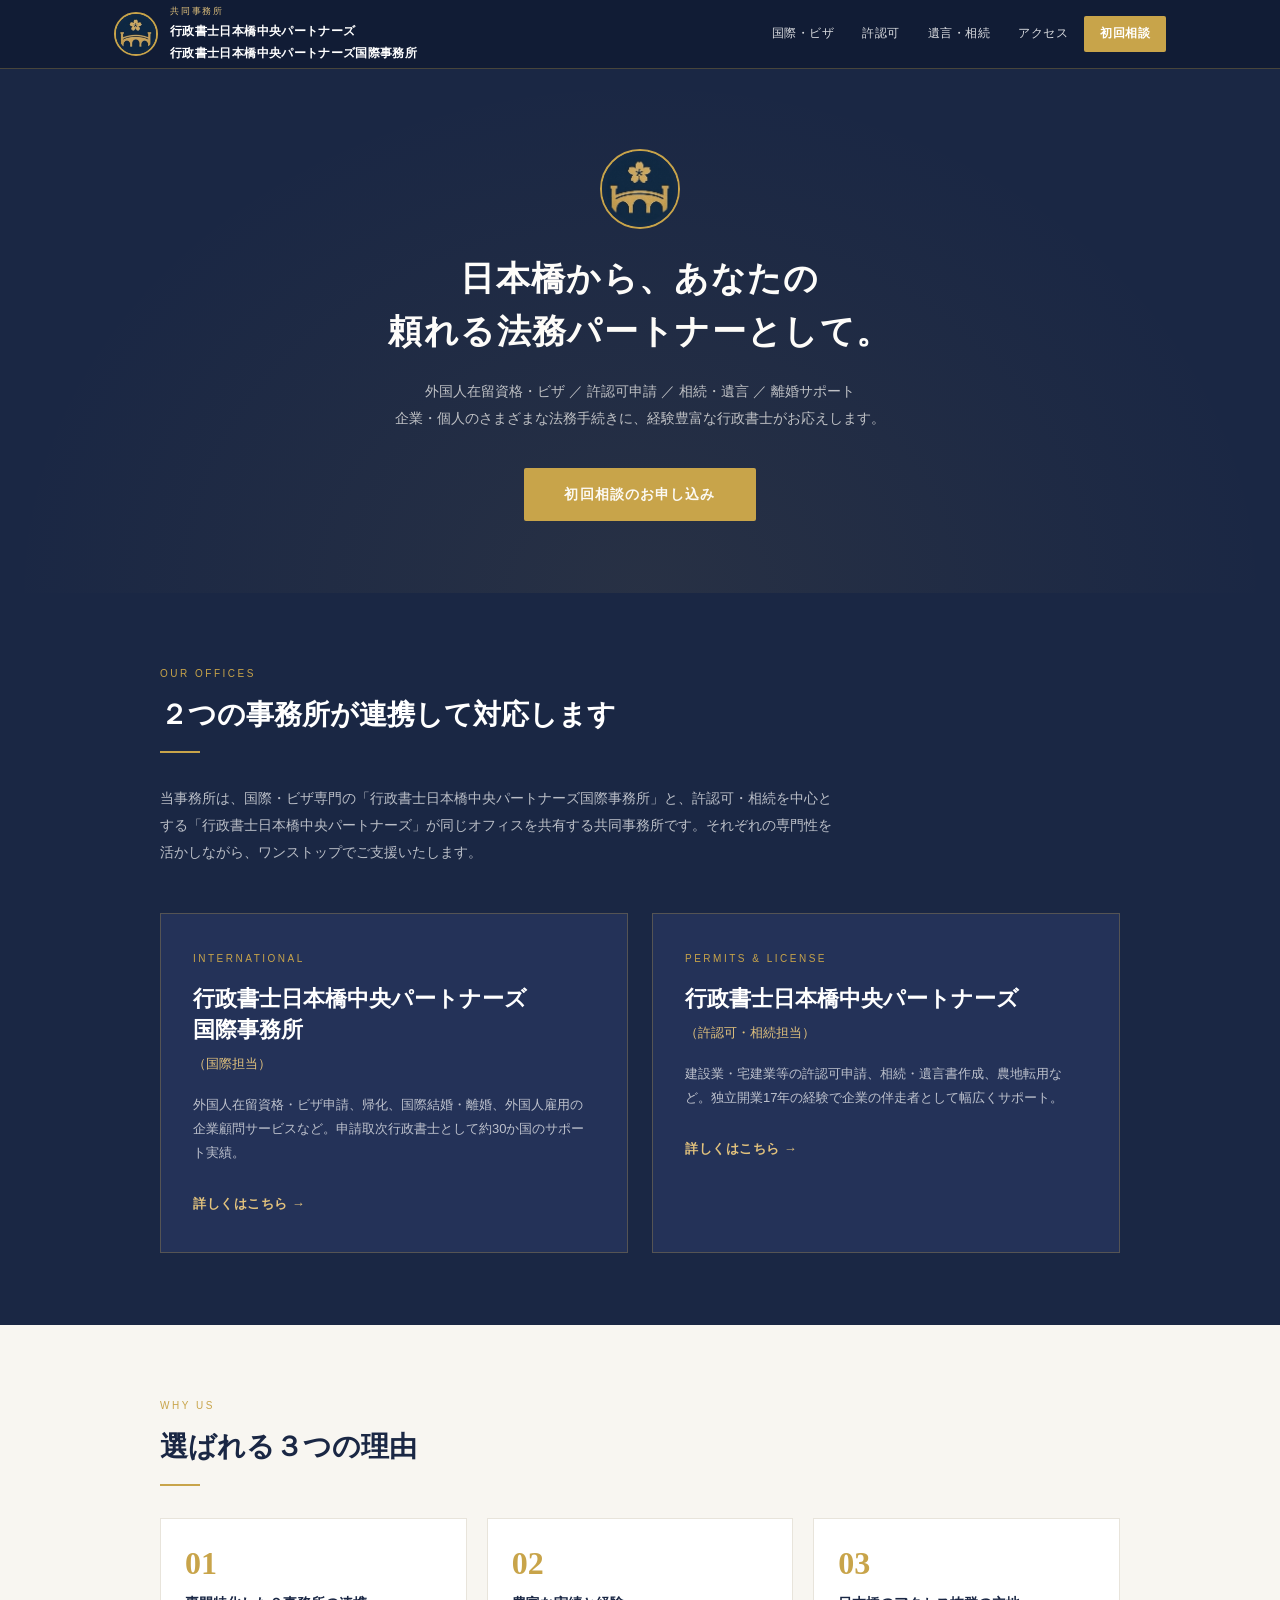
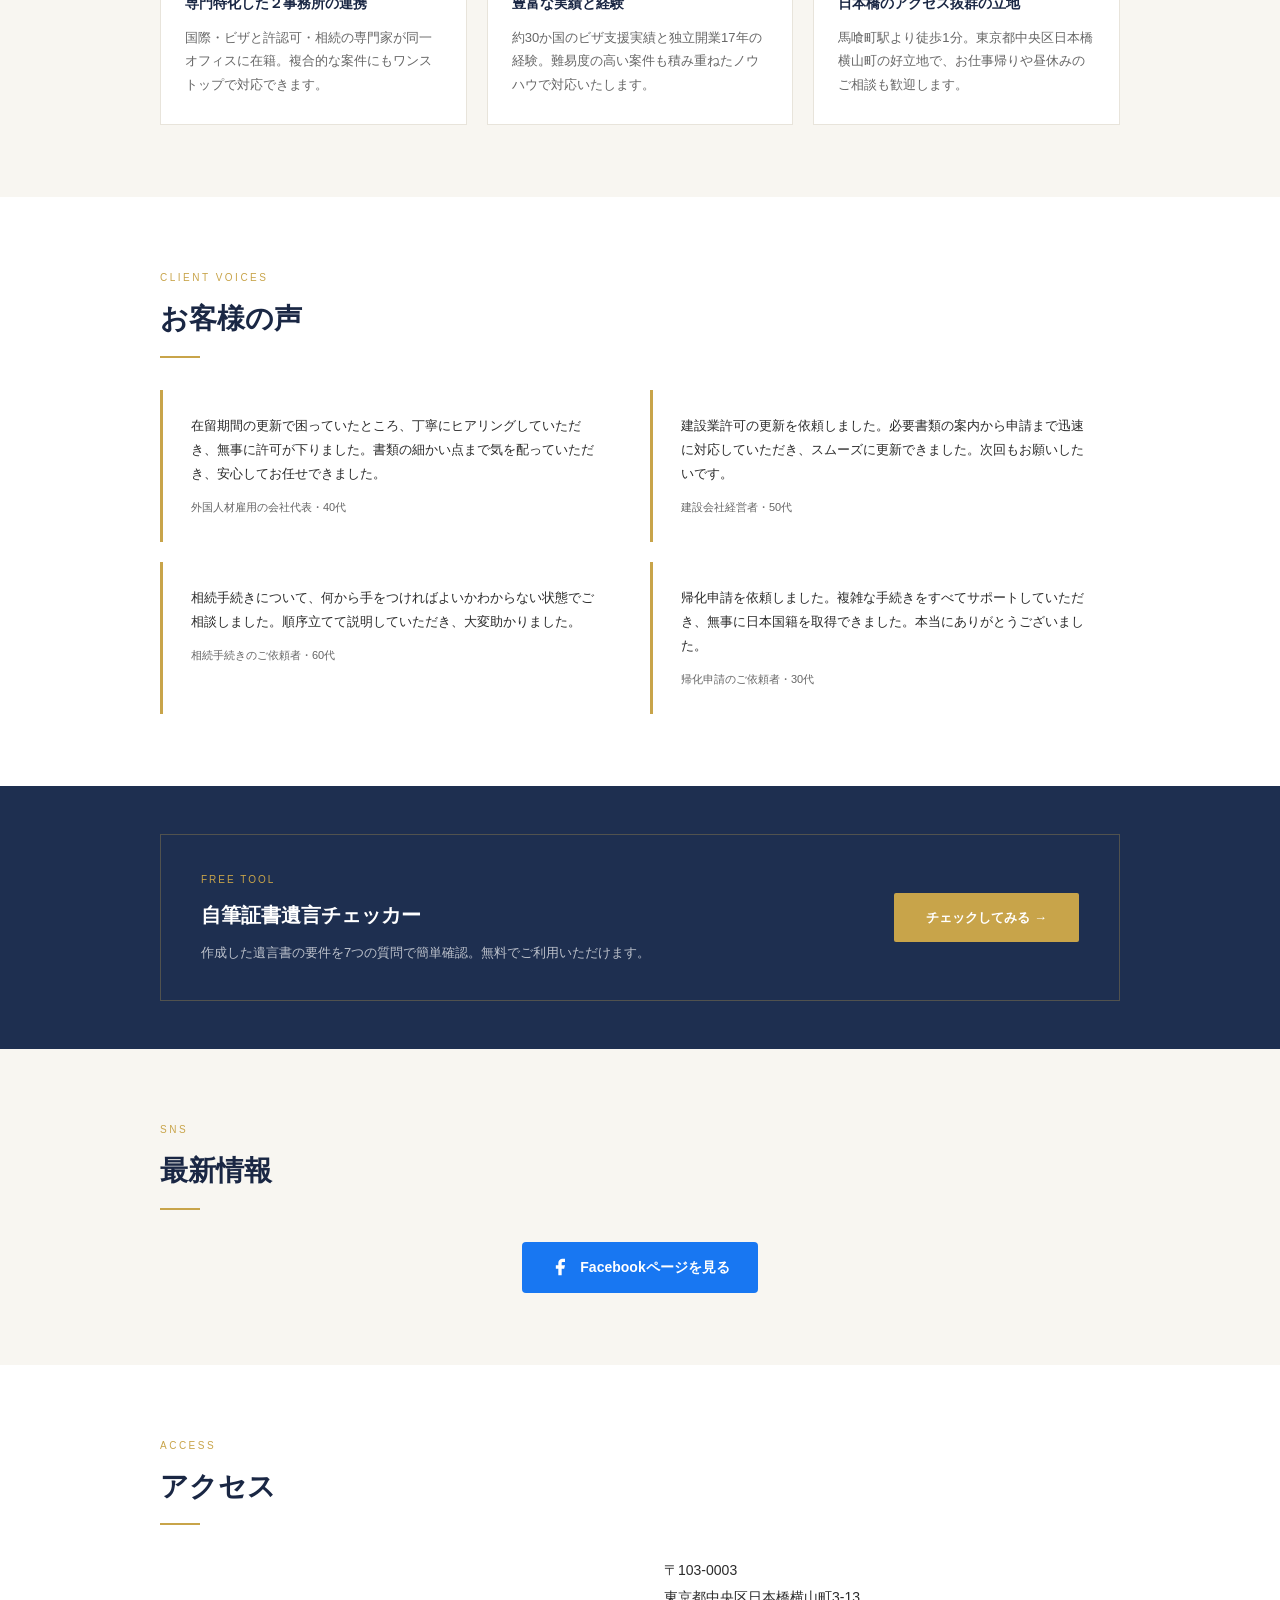
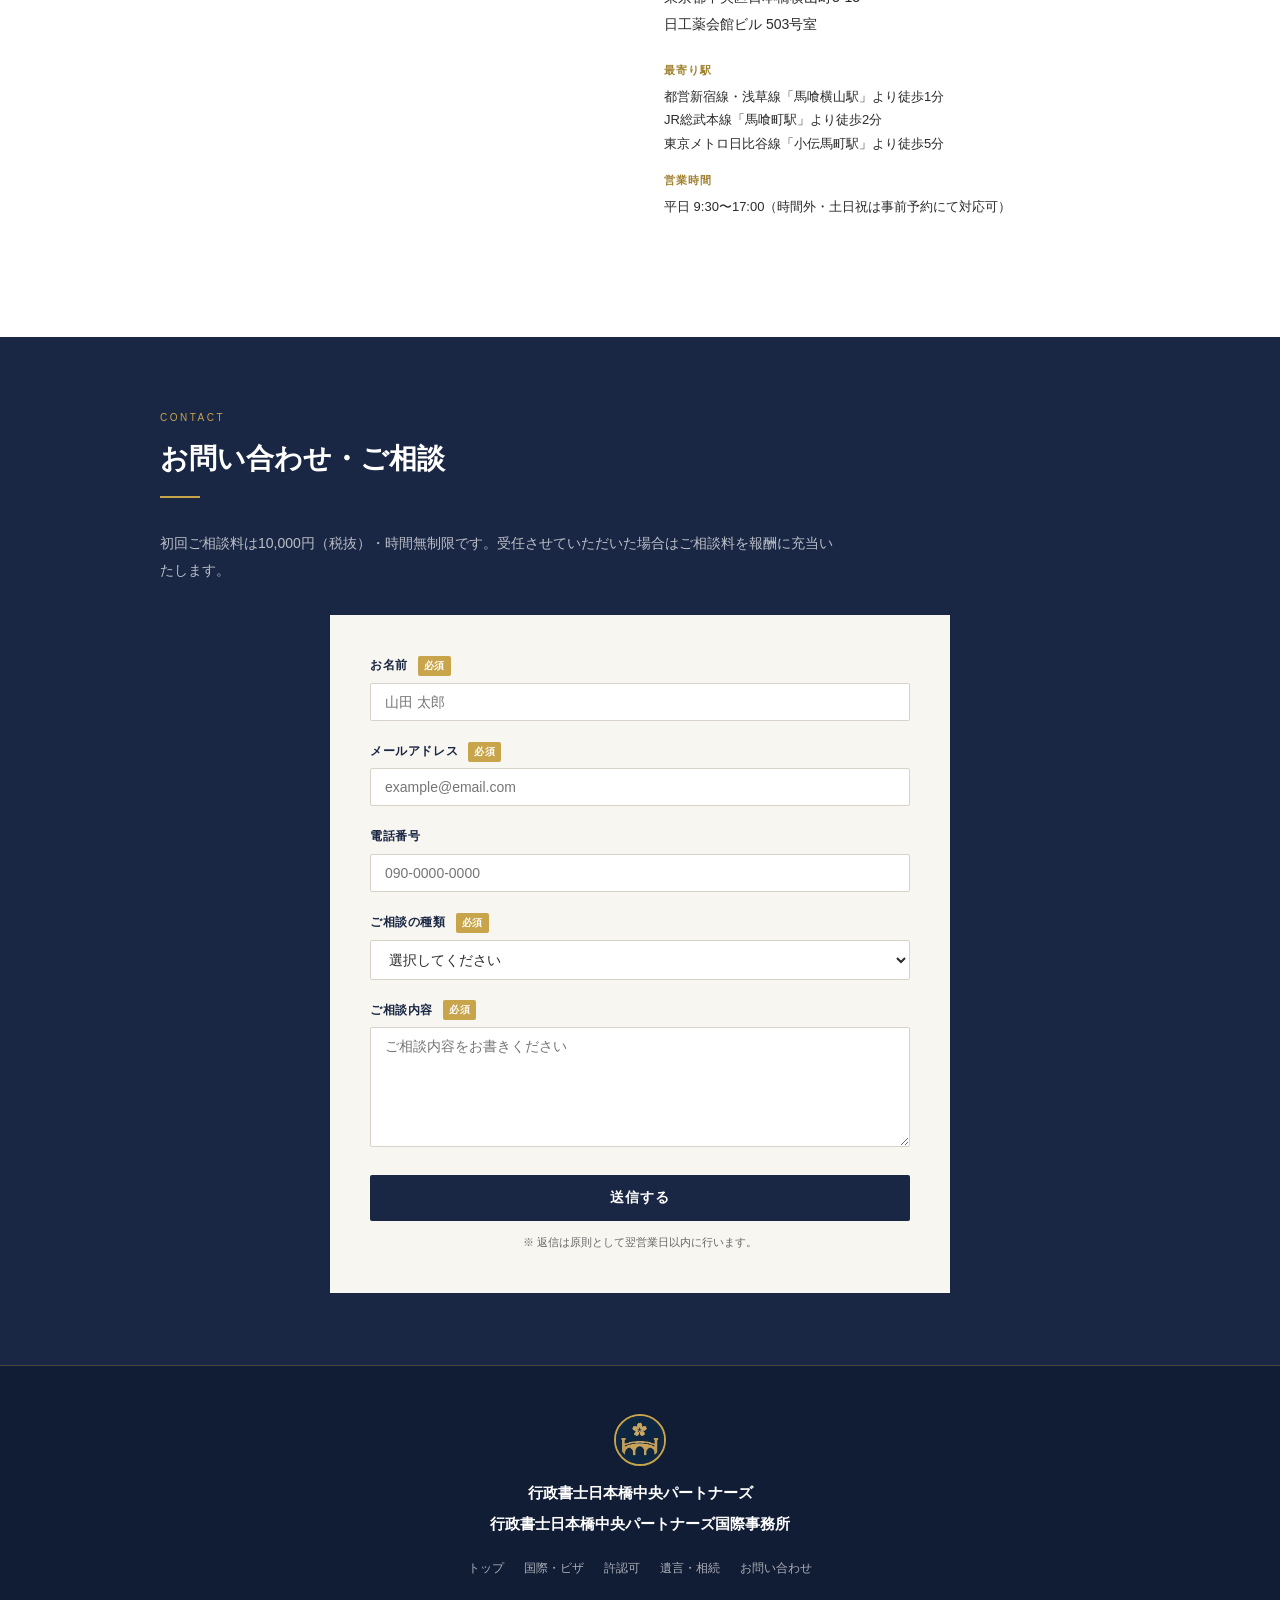
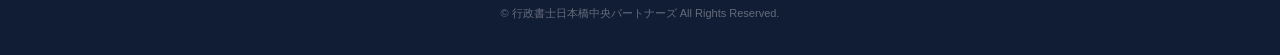
==== index.html @ 9a984fc0 "Add files via upload" ====
<!DOCTYPE html>
<html lang="ja">
<head>
<meta charset="UTF-8">
<meta name="viewport" content="width=device-width, initial-scale=1.0">
<title>行政書士日本橋中央パートナーズ｜日本橋・馬喰町の法務パートナー</title>
<meta name="description" content="行政書士日本橋中央パートナーズは、外国人在留資格・ビザ、許認可申請、相続・遺言など、企業・個人のさまざまな法務をサポートする行政書士共同事務所です。東京都中央区日本橋。">
<link rel="icon" href="images/logo.jpg" type="image/jpeg">
<link rel="stylesheet" href="style.css">
</head>
<body>

<!-- HEADER -->
<header class="site-header">
  <div class="header-inner">
    <a href="index.html" class="header-brand">
      <img src="images/logo.jpg" alt="ロゴ" class="header-logo">
      <div class="header-text">
        <span class="label">共同事務所</span>
        <span class="line1">行政書士日本橋中央パートナーズ</span>
        <span class="line2">行政書士日本橋中央パートナーズ国際事務所</span>
      </div>
    </a>
    <nav class="site-nav">
      <a href="international.html">国際・ビザ</a>
      <a href="permits.html">許認可</a>
      <a href="inheritance.html">遺言・相続</a>
      <a href="#access">アクセス</a>
      <a href="#contact" class="nav-cta">初回相談</a>
    </nav>
    <button class="nav-toggle" id="navToggle" aria-label="メニュー">
      <span></span><span></span><span></span>
    </button>
  </div>
  <nav class="mobile-nav" id="mobileNav">
    <a href="international.html">国際・ビザ</a>
    <a href="permits.html">許認可</a>
    <a href="inheritance.html">遺言・相続</a>
    <a href="#access">アクセス</a>
    <a href="#contact">初回相談</a>
  </nav>
</header>

<!-- HERO -->
<section class="hero">
  <img src="images/logo.jpg" alt="行政書士日本橋中央パートナーズ" class="hero-logo">
  <h1 class="hero-catch">日本橋から、あなたの<br>頼れる法務パートナーとして。</h1>
  <p class="hero-sub">外国人在留資格・ビザ ／ 許認可申請 ／ 相続・遺言 ／ 離婚サポート<br>企業・個人のさまざまな法務手続きに、経験豊富な行政書士がお応えします。</p>
  <a href="#contact" class="btn-primary">初回相談のお申し込み</a>
</section>

<!-- 2 OFFICES -->
<section class="section bg-navy">
  <div class="section-inner">
    <p class="section-label">Our Offices</p>
    <h2 class="section-title">２つの事務所が連携して対応します</h2>
    <div class="gold-rule"></div>
    <p class="section-lead">当事務所は、国際・ビザ専門の「行政書士日本橋中央パートナーズ国際事務所」と、許認可・相続を中心とする「行政書士日本橋中央パートナーズ」が同じオフィスを共有する共同事務所です。それぞれの専門性を活かしながら、ワンストップでご支援いたします。</p>
    <div class="offices-grid">
      <a href="international.html" class="office-card">
        <p class="office-label">INTERNATIONAL</p>
        <p class="office-name">行政書士日本橋中央パートナーズ<br>国際事務所</p>
        <p class="office-charge">（国際担当）</p>
        <p class="office-desc">外国人在留資格・ビザ申請、帰化、国際結婚・離婚、外国人雇用の企業顧問サービスなど。申請取次行政書士として約30か国のサポート実績。</p>
        <span class="office-link">詳しくはこちら →</span>
      </a>
      <a href="permits.html" class="office-card">
        <p class="office-label">PERMITS &amp; LICENSE</p>
        <p class="office-name">行政書士日本橋中央パートナーズ</p>
        <p class="office-charge">（許認可・相続担当）</p>
        <p class="office-desc">建設業・宅建業等の許認可申請、相続・遺言書作成、農地転用など。独立開業17年の経験で企業の伴走者として幅広くサポート。</p>
        <span class="office-link">詳しくはこちら →</span>
      </a>
    </div>
  </div>
</section>

<!-- FEATURES -->
<section class="section bg-cream">
  <div class="section-inner">
    <p class="section-label">Why Us</p>
    <h2 class="section-title">選ばれる３つの理由</h2>
    <div class="gold-rule"></div>
    <div class="features-grid">
      <div class="feature-item">
        <p class="feature-num">01</p>
        <p class="feature-title">専門特化した２事務所の連携</p>
        <p class="feature-desc">国際・ビザと許認可・相続の専門家が同一オフィスに在籍。複合的な案件にもワンストップで対応できます。</p>
      </div>
      <div class="feature-item">
        <p class="feature-num">02</p>
        <p class="feature-title">豊富な実績と経験</p>
        <p class="feature-desc">約30か国のビザ支援実績と独立開業17年の経験。難易度の高い案件も積み重ねたノウハウで対応いたします。</p>
      </div>
      <div class="feature-item">
        <p class="feature-num">03</p>
        <p class="feature-title">日本橋のアクセス抜群の立地</p>
        <p class="feature-desc">馬喰町駅より徒歩1分。東京都中央区日本橋横山町の好立地で、お仕事帰りや昼休みのご相談も歓迎します。</p>
      </div>
    </div>
  </div>
</section>

<!-- VOICES -->
<section class="section">
  <div class="section-inner">
    <p class="section-label">Client Voices</p>
    <h2 class="section-title">お客様の声</h2>
    <div class="gold-rule"></div>
    <div class="voices-grid">
      <div class="voice-item">
        <p class="voice-quote">在留期間の更新で困っていたところ、丁寧にヒアリングしていただき、無事に許可が下りました。書類の細かい点まで気を配っていただき、安心してお任せできました。</p>
        <p class="voice-meta">外国人材雇用の会社代表・40代</p>
      </div>
      <div class="voice-item">
        <p class="voice-quote">建設業許可の更新を依頼しました。必要書類の案内から申請まで迅速に対応していただき、スムーズに更新できました。次回もお願いしたいです。</p>
        <p class="voice-meta">建設会社経営者・50代</p>
      </div>
      <div class="voice-item">
        <p class="voice-quote">相続手続きについて、何から手をつければよいかわからない状態でご相談しました。順序立てて説明していただき、大変助かりました。</p>
        <p class="voice-meta">相続手続きのご依頼者・60代</p>
      </div>
      <div class="voice-item">
        <p class="voice-quote">帰化申請を依頼しました。複雑な手続きをすべてサポートしていただき、無事に日本国籍を取得できました。本当にありがとうございました。</p>
        <p class="voice-meta">帰化申請のご依頼者・30代</p>
      </div>
    </div>
  </div>
</section>

<!-- CHECKER BANNER -->
<section class="section bg-navy-mid" style="padding:48px 24px;">
  <div class="section-inner">
    <div class="checker-banner">
      <div>
        <p class="checker-banner-label">FREE TOOL</p>
        <p class="checker-banner-title">自筆証書遺言チェッカー</p>
        <p class="checker-banner-desc">作成した遺言書の要件を7つの質問で簡単確認。無料でご利用いただけます。</p>
      </div>
      <a href="checker.html" class="btn-checker">チェックしてみる →</a>
    </div>
  </div>
</section>

<!-- FACEBOOK -->
<section class="section bg-cream">
  <div class="section-inner">
    <p class="section-label">SNS</p>
    <h2 class="section-title">最新情報</h2>
    <div class="gold-rule"></div>
    <div class="fb-box">
      <a href="https://www.facebook.com/profile.php?id=61590228814437" target="_blank" rel="noopener" class="fb-btn">
        <svg xmlns="http://www.w3.org/2000/svg" width="20" height="20" viewBox="0 0 24 24" fill="white"><path d="M18 2h-3a5 5 0 0 0-5 5v3H7v4h3v8h4v-8h3l1-4h-4V7a1 1 0 0 1 1-1h3z"/></svg>
        Facebookページを見る
      </a>
    </div>
  </div>
</section>

<!-- ACCESS -->
<section class="section" id="access">
  <div class="section-inner">
    <p class="section-label">Access</p>
    <h2 class="section-title">アクセス</h2>
    <div class="gold-rule"></div>
    <div class="access-grid">
      <div class="access-map">
        <iframe
          src="https://www.google.com/maps/embed?pb=!1m18!1m12!1m3!1d3240.328856505459!2d139.78337!3d35.69339!2m3!1f0!2f0!3f0!3m2!1i1024!2i768!4f13.1!3m3!1m2!1s0x0%3A0x0!2zMzXCsDQxJzM2LjIiTiAxMznCsDQ3JzAwLjEiRQ!5e0!3m2!1sja!2sjp!4v1"
          width="100%" height="300" style="border:0;" allowfullscreen="" loading="lazy">
        </iframe>
      </div>
      <div class="access-info">
        <p class="access-address">〒103-0003<br>東京都中央区日本橋横山町3-13<br>日工薬会館ビル 503号室</p>
        <dl class="access-dl">
          <dt>最寄り駅</dt>
          <dd>都営新宿線・浅草線「馬喰横山駅」より徒歩1分<br>JR総武本線「馬喰町駅」より徒歩2分<br>東京メトロ日比谷線「小伝馬町駅」より徒歩5分</dd>
          <dt>営業時間</dt>
          <dd>平日 9:30〜17:00（時間外・土日祝は事前予約にて対応可）</dd>
        </dl>
      </div>
    </div>
  </div>
</section>

<!-- CONTACT -->
<section class="section bg-navy" id="contact">
  <div class="section-inner">
    <p class="section-label">Contact</p>
    <h2 class="section-title">お問い合わせ・ご相談</h2>
    <div class="gold-rule"></div>
    <p class="section-lead" style="margin-bottom:32px;">初回ご相談料は10,000円（税抜）・時間無制限です。受任させていただいた場合はご相談料を報酬に充当いたします。</p>
    <div class="contact-form">
      <form action="https://formspree.io/f/YOUR_FORM_ID" method="POST">
        <div class="form-row">
          <label>お名前 <span class="req">必須</span></label>
          <input type="text" name="name" required placeholder="山田 太郎">
        </div>
        <div class="form-row">
          <label>メールアドレス <span class="req">必須</span></label>
          <input type="email" name="email" required placeholder="example@email.com">
        </div>
        <div class="form-row">
          <label>電話番号</label>
          <input type="tel" name="tel" placeholder="090-0000-0000">
        </div>
        <div class="form-row">
          <label>ご相談の種類 <span class="req">必須</span></label>
          <select name="category" required>
            <option value="">選択してください</option>
            <option>在留資格・ビザ</option>
            <option>帰化申請</option>
            <option>国際結婚・離婚</option>
            <option>外国人雇用顧問</option>
            <option>建設業・宅建業許可</option>
            <option>その他の許認可</option>
            <option>相続・遺言</option>
            <option>離婚サポート</option>
            <option>その他</option>
          </select>
        </div>
        <div class="form-row">
          <label>ご相談内容 <span class="req">必須</span></label>
          <textarea name="message" required placeholder="ご相談内容をお書きください"></textarea>
        </div>
        <button type="submit" class="form-submit">送信する</button>
        <p class="form-note">※ 返信は原則として翌営業日以内に行います。</p>
      </form>
    </div>
  </div>
</section>

<!-- FOOTER -->
<footer class="site-footer">
  <img src="images/logo.jpg" alt="ロゴ" class="footer-logo">
  <p class="footer-name">行政書士日本橋中央パートナーズ</p>
  <p class="footer-name-sub">行政書士日本橋中央パートナーズ国際事務所</p>
  <nav class="footer-nav">
    <a href="index.html">トップ</a>
    <a href="international.html">国際・ビザ</a>
    <a href="permits.html">許認可</a>
    <a href="inheritance.html">遺言・相続</a>
    <a href="#contact">お問い合わせ</a>
  </nav>
  <p class="footer-copy">&copy; 行政書士日本橋中央パートナーズ All Rights Reserved.</p>
</footer>

<script>
  const toggle = document.getElementById('navToggle');
  const mobileNav = document.getElementById('mobileNav');
  toggle.addEventListener('click', () => { mobileNav.classList.toggle('open'); });
</script>
</body>
</html>
---- style.css ----
/* ===========================
   行政書士日本橋中央パートナーズ
   共通スタイル
=========================== */

:root {
  --navy:       #1a2744;
  --navy-dark:  #111c35;
  --navy-light: #243258;
  --navy-mid:   #1e2f50;
  --gold:       #c8a44a;
  --gold-light: #e2c27d;
  --gold-dark:  #a0802e;
  --white:      #ffffff;
  --cream:      #f8f6f1;
  --text:       #2a2a2a;
  --text-light: #666666;
  --border:     rgba(200,164,74,0.3);
  --serif: "游明朝", "YuMincho", "Noto Serif JP", "Times New Roman", serif;
  --sans:  "游ゴシック", "YuGothic", "Noto Sans JP", "Helvetica Neue", sans-serif;
}

*, *::before, *::after { box-sizing: border-box; margin: 0; padding: 0; }

html { scroll-behavior: smooth; }

body {
  font-family: var(--sans);
  color: var(--text);
  background: var(--white);
  font-size: 15px;
  line-height: 1.8;
  -webkit-font-smoothing: antialiased;
}

img { max-width: 100%; display: block; }
a { color: inherit; text-decoration: none; }

/* ===== HEADER ===== */
.site-header {
  background: var(--navy-dark);
  border-bottom: 1px solid var(--border);
  position: sticky;
  top: 0;
  z-index: 100;
}
.header-inner {
  max-width: 1100px;
  margin: 0 auto;
  padding: 0 24px;
  height: 68px;
  display: flex;
  align-items: center;
  justify-content: space-between;
  gap: 20px;
}
.header-brand {
  display: flex;
  align-items: center;
  gap: 12px;
  text-decoration: none;
  flex-shrink: 0;
}
.header-logo {
  width: 44px;
  height: 44px;
  border-radius: 50%;
  object-fit: cover;
  border: 2px solid var(--gold);
  flex-shrink: 0;
}
.header-text {
  display: flex;
  flex-direction: column;
  gap: 1px;
}
.header-text .label {
  font-size: 9px;
  letter-spacing: 0.2em;
  color: var(--gold-light);
}
.header-text .line1 {
  font-family: var(--serif);
  font-size: 12px;
  font-weight: 700;
  color: var(--white);
  letter-spacing: 0.03em;
  white-space: nowrap;
}
.header-text .line2 {
  font-family: var(--serif);
  font-size: 12px;
  font-weight: 700;
  color: var(--white);
  letter-spacing: 0.03em;
  white-space: nowrap;
}
.site-nav {
  display: flex;
  align-items: center;
  gap: 4px;
}
.site-nav a {
  color: rgba(255,255,255,0.85);
  font-size: 12px;
  letter-spacing: 0.04em;
  padding: 6px 12px;
  transition: color 0.2s;
  white-space: nowrap;
}
.site-nav a:hover { color: var(--gold-light); }
.site-nav a.nav-cta {
  background: var(--gold);
  color: var(--white);
  font-weight: 700;
  padding: 7px 16px;
  border-radius: 2px;
  transition: background 0.2s;
}
.site-nav a.nav-cta:hover { background: var(--gold-dark); }
.nav-toggle {
  display: none;
  flex-direction: column;
  gap: 5px;
  background: none;
  border: none;
  cursor: pointer;
  padding: 4px;
}
.nav-toggle span {
  display: block;
  width: 24px;
  height: 2px;
  background: var(--white);
  border-radius: 2px;
}
.mobile-nav {
  display: none;
  flex-direction: column;
  background: var(--navy-dark);
  border-top: 1px solid var(--border);
}
.mobile-nav.open { display: flex; }
.mobile-nav a {
  color: rgba(255,255,255,0.85);
  font-size: 14px;
  padding: 14px 24px;
  border-bottom: 1px solid rgba(255,255,255,0.07);
  transition: color 0.2s;
}
.mobile-nav a:hover { color: var(--gold-light); }

/* ===== HERO (top page) ===== */
.hero {
  background: var(--navy);
  text-align: center;
  padding: 80px 24px 72px;
  position: relative;
  overflow: hidden;
}
.hero::before {
  content: '';
  position: absolute;
  inset: 0;
  background: radial-gradient(ellipse at 50% 100%, rgba(200,164,74,0.08) 0%, transparent 70%);
  pointer-events: none;
}
.hero-logo {
  width: 80px;
  height: 80px;
  border-radius: 50%;
  margin: 0 auto 24px;
  object-fit: cover;
  border: 2px solid var(--gold);
}
.hero-catch {
  font-family: var(--serif);
  font-size: clamp(22px, 4vw, 34px);
  color: var(--white);
  font-weight: 700;
  line-height: 1.55;
  margin-bottom: 20px;
  letter-spacing: 0.04em;
}
.hero-sub {
  color: rgba(255,255,255,0.72);
  font-size: 14px;
  line-height: 1.9;
  margin-bottom: 36px;
  max-width: 560px;
  margin-left: auto;
  margin-right: auto;
}
.btn-primary {
  display: inline-block;
  background: var(--gold);
  color: var(--white);
  font-size: 14px;
  font-weight: 700;
  letter-spacing: 0.08em;
  padding: 14px 40px;
  border-radius: 2px;
  transition: background 0.2s, transform 0.1s;
}
.btn-primary:hover { background: var(--gold-dark); transform: translateY(-1px); }

/* ===== SECTIONS ===== */
.section { padding: 72px 24px; }
.section.bg-navy { background: var(--navy); }
.section.bg-navy-mid { background: var(--navy-mid); }
.section.bg-cream { background: var(--cream); }
.section-inner { max-width: 960px; margin: 0 auto; }
.section-label {
  font-size: 10px;
  letter-spacing: 0.25em;
  color: var(--gold);
  text-transform: uppercase;
  margin-bottom: 12px;
}
.section-title {
  font-family: var(--serif);
  font-size: clamp(20px, 3vw, 28px);
  font-weight: 700;
  color: var(--navy);
  margin-bottom: 16px;
  line-height: 1.45;
}
.section.bg-navy .section-title,
.section.bg-navy-mid .section-title { color: var(--white); }
.section.bg-navy,
.section.bg-navy-mid { color: rgba(255,255,255,0.85); }
.section-lead {
  color: var(--text-light);
  font-size: 14px;
  line-height: 1.9;
  max-width: 680px;
  margin-bottom: 48px;
}
.section.bg-navy .section-lead,
.section.bg-navy-mid .section-lead { color: rgba(255,255,255,0.7); }
.gold-rule {
  width: 40px;
  height: 2px;
  background: var(--gold);
  margin-bottom: 32px;
}

/* ===== OFFICE CARDS (top page) ===== */
.offices-grid {
  display: grid;
  grid-template-columns: 1fr 1fr;
  gap: 24px;
}
.office-card {
  background: var(--navy-light);
  border: 1px solid var(--border);
  padding: 36px 32px;
  display: block;
  transition: border-color 0.2s, transform 0.15s;
  position: relative;
}
.office-card::after {
  content: '';
  position: absolute;
  bottom: 0;
  left: 0;
  right: 0;
  height: 2px;
  background: var(--gold);
  transform: scaleX(0);
  transition: transform 0.2s;
}
.office-card:hover { transform: translateY(-2px); border-color: var(--gold); }
.office-card:hover::after { transform: scaleX(1); }
.office-label {
  font-size: 10px;
  letter-spacing: 0.25em;
  color: var(--gold);
  text-transform: uppercase;
  margin-bottom: 16px;
}
.office-name {
  font-family: var(--serif);
  font-size: 22px;
  color: var(--white);
  font-weight: 700;
  margin-bottom: 6px;
  line-height: 1.4;
}
.office-charge {
  font-size: 13px;
  color: var(--gold-light);
  margin-bottom: 18px;
}
.office-desc {
  font-size: 13px;
  color: rgba(255,255,255,0.7);
  line-height: 1.85;
  margin-bottom: 24px;
}
.office-link {
  font-size: 13px;
  color: var(--gold-light);
  font-weight: 700;
  letter-spacing: 0.04em;
}

/* ===== FEATURES ===== */
.features-grid {
  display: grid;
  grid-template-columns: repeat(3, 1fr);
  gap: 20px;
}
.feature-item {
  background: var(--white);
  border: 1px solid #e8e4db;
  padding: 28px 24px;
}
.feature-num {
  font-family: var(--serif);
  font-size: 32px;
  color: var(--gold);
  font-weight: 700;
  margin-bottom: 12px;
  line-height: 1;
}
.feature-title {
  font-weight: 700;
  font-size: 14px;
  margin-bottom: 10px;
  color: var(--navy);
}
.feature-desc { font-size: 13px; color: var(--text-light); line-height: 1.8; }

/* ===== VOICES ===== */
.voices-grid {
  display: grid;
  grid-template-columns: 1fr 1fr;
  gap: 20px;
}
.voice-item {
  background: var(--white);
  border-left: 3px solid var(--gold);
  padding: 24px 24px 24px 28px;
}
.voice-quote {
  font-size: 13px;
  color: var(--text);
  line-height: 1.85;
  margin-bottom: 12px;
}
.voice-meta { font-size: 11px; color: var(--text-light); }

/* ===== CHECKER BANNER ===== */
.checker-banner {
  background: var(--navy-mid);
  border: 1px solid var(--border);
  padding: 36px 40px;
  display: flex;
  align-items: center;
  justify-content: space-between;
  gap: 24px;
  flex-wrap: wrap;
}
.checker-banner-label {
  font-size: 10px;
  letter-spacing: 0.2em;
  color: var(--gold);
  margin-bottom: 8px;
}
.checker-banner-title {
  font-family: var(--serif);
  font-size: 20px;
  color: var(--white);
  font-weight: 700;
  margin-bottom: 8px;
}
.checker-banner-desc { font-size: 13px; color: rgba(255,255,255,0.7); }
.btn-checker {
  display: inline-block;
  background: var(--gold);
  color: var(--white);
  font-size: 13px;
  font-weight: 700;
  padding: 13px 32px;
  border-radius: 2px;
  white-space: nowrap;
  flex-shrink: 0;
  transition: background 0.2s;
}
.btn-checker:hover { background: var(--gold-dark); }

/* ===== FACEBOOK ===== */
.fb-box {
  text-align: center;
}
.fb-box iframe { margin: 0 auto; max-width: 100%; }

/* ===== ACCESS ===== */
.access-grid {
  display: grid;
  grid-template-columns: 1fr 1fr;
  gap: 48px;
  align-items: start;
}
.access-map iframe {
  width: 100%;
  height: 300px;
  border: 0;
}
.access-info { }
.access-address {
  font-size: 14px;
  line-height: 1.9;
  color: var(--text);
  margin-bottom: 24px;
}
.access-dl { }
.access-dl dt {
  font-size: 11px;
  letter-spacing: 0.1em;
  color: var(--gold-dark);
  font-weight: 700;
  margin-top: 16px;
  margin-bottom: 4px;
}
.access-dl dd { font-size: 13px; color: var(--text); line-height: 1.8; }

/* ===== CONTACT ===== */
.contact-form {
  background: var(--cream);
  padding: 40px;
  max-width: 620px;
  margin: 0 auto;
}
.form-row { margin-bottom: 20px; }
.form-row label {
  display: block;
  font-size: 12px;
  font-weight: 700;
  color: var(--navy);
  margin-bottom: 6px;
  letter-spacing: 0.05em;
}
.form-row input,
.form-row select,
.form-row textarea {
  width: 100%;
  background: var(--white);
  border: 1px solid #d8d3c8;
  border-radius: 2px;
  padding: 10px 14px;
  font-size: 14px;
  font-family: var(--sans);
  color: var(--text);
  transition: border-color 0.2s;
  outline: none;
}
.form-row input:focus,
.form-row select:focus,
.form-row textarea:focus { border-color: var(--gold); }
.form-row textarea { min-height: 120px; resize: vertical; }
.req {
  display: inline-block;
  background: var(--gold);
  color: var(--white);
  font-size: 10px;
  padding: 1px 6px;
  border-radius: 2px;
  margin-left: 6px;
  vertical-align: middle;
}
.form-submit {
  width: 100%;
  background: var(--navy);
  color: var(--white);
  font-size: 14px;
  font-weight: 700;
  letter-spacing: 0.08em;
  padding: 14px;
  border: none;
  border-radius: 2px;
  cursor: pointer;
  transition: background 0.2s;
}
.form-submit:hover { background: var(--navy-light); }
.form-note {
  font-size: 11px;
  color: var(--text-light);
  margin-top: 12px;
  text-align: center;
}

/* ===== FOOTER ===== */
.site-footer {
  background: var(--navy-dark);
  border-top: 1px solid var(--border);
  padding: 48px 24px 32px;
  text-align: center;
}
.footer-logo {
  width: 52px;
  height: 52px;
  border-radius: 50%;
  object-fit: cover;
  border: 2px solid var(--gold);
  margin: 0 auto 14px;
}
.footer-name {
  font-family: var(--serif);
  font-size: 15px;
  color: var(--white);
  font-weight: 700;
  margin-bottom: 4px;
}
.footer-name-sub {
  font-family: var(--serif);
  font-size: 15px;
  color: var(--white);
  font-weight: 700;
  margin-bottom: 20px;
}
.footer-nav {
  display: flex;
  justify-content: center;
  flex-wrap: wrap;
  gap: 20px;
  margin-bottom: 24px;
}
.footer-nav a {
  font-size: 12px;
  color: rgba(255,255,255,0.65);
  transition: color 0.2s;
}
.footer-nav a:hover { color: var(--gold-light); }
.footer-copy {
  font-size: 11px;
  color: rgba(255,255,255,0.35);
}

/* ===== BREADCRUMB ===== */
.breadcrumb {
  background: var(--cream);
  padding: 12px 24px;
  font-size: 12px;
  color: var(--text-light);
  max-width: 100%;
  border-bottom: 1px solid #e8e4db;
}
.breadcrumb a { color: var(--gold-dark); }
.breadcrumb span { margin: 0 6px; }

/* ===== PAGE HERO ===== */
.page-hero {
  background: var(--navy);
  padding: 64px 24px 56px;
  text-align: center;
  position: relative;
  overflow: hidden;
}
.page-hero::before {
  content: '';
  position: absolute;
  inset: 0;
  background: radial-gradient(ellipse at 50% 120%, rgba(200,164,74,0.1) 0%, transparent 60%);
  pointer-events: none;
}
.page-hero-label {
  font-size: 10px;
  letter-spacing: 0.25em;
  color: var(--gold);
  text-transform: uppercase;
  margin-bottom: 16px;
}
.page-hero-title {
  font-family: var(--serif);
  font-size: clamp(20px, 3.5vw, 30px);
  color: var(--white);
  font-weight: 700;
  line-height: 1.5;
  margin-bottom: 16px;
}
.page-hero-sub {
  font-size: 13px;
  color: rgba(255,255,255,0.7);
  line-height: 1.9;
  max-width: 560px;
  margin: 0 auto;
}

/* ===== PROFILE ===== */
.profile-box {
  background: var(--white);
  border: 1px solid #e8e4db;
  padding: 40px;
  max-width: 760px;
}
.profile-photo {
  width: 120px;
  height: 120px;
  border-radius: 50%;
  object-fit: cover;
  border: 3px solid var(--gold);
  margin-bottom: 16px;
}
.profile-role {
  font-size: 11px;
  letter-spacing: 0.15em;
  color: var(--gold-dark);
  font-weight: 700;
  margin-bottom: 8px;
  text-transform: uppercase;
}
.profile-name {
  font-family: var(--serif);
  font-size: 28px;
  font-weight: 700;
  color: var(--navy);
  margin-bottom: 4px;
}
.profile-ruby {
  font-size: 12px;
  color: var(--text-light);
  margin-bottom: 12px;
  letter-spacing: 0.08em;
}
.profile-num {
  font-size: 12px;
  color: var(--text-light);
  margin-bottom: 16px;
}
.profile-badge {
  display: inline-block;
  border: 1px solid var(--gold);
  color: var(--gold-dark);
  font-size: 11px;
  padding: 3px 10px;
  border-radius: 2px;
  margin: 0 4px 8px 0;
  letter-spacing: 0.03em;
}
.profile-text {
  font-size: 13px;
  color: var(--text);
  line-height: 1.95;
  margin-top: 20px;
  white-space: pre-wrap;
  border-top: 1px solid #e8e4db;
  padding-top: 20px;
}
.profile-message {
  font-size: 13px;
  color: var(--text-light);
  line-height: 1.9;
  margin-top: 20px;
  padding: 20px;
  background: var(--cream);
  border-left: 3px solid var(--gold);
  font-style: italic;
}

/* ===== SERVICE LIST ===== */
.service-list { display: flex; flex-direction: column; gap: 40px; }
.service-block { }
.service-block-title {
  font-family: var(--serif);
  font-size: 18px;
  font-weight: 700;
  color: var(--navy);
  margin-bottom: 4px;
  padding-bottom: 10px;
  border-bottom: 1px solid var(--border);
}
.service-block-en {
  font-size: 10px;
  letter-spacing: 0.2em;
  color: var(--gold);
  margin-bottom: 14px;
  display: block;
}
.service-block-body {
  font-size: 13px;
  color: var(--text);
  line-height: 1.9;
  margin-bottom: 16px;
}
.service-items {
  display: flex;
  flex-wrap: wrap;
  gap: 8px;
}
.service-tag {
  background: var(--cream);
  border: 1px solid #e8e4db;
  font-size: 12px;
  color: var(--text);
  padding: 5px 12px;
  border-radius: 2px;
}

/* ===== SERVICE DETAIL (tabs) ===== */
.tab-nav {
  display: flex;
  flex-wrap: wrap;
  gap: 4px;
  margin-bottom: 32px;
  border-bottom: 2px solid var(--border);
  padding-bottom: 0;
}
.tab-btn {
  background: none;
  border: none;
  border-bottom: 2px solid transparent;
  margin-bottom: -2px;
  padding: 10px 16px;
  font-size: 13px;
  color: var(--text-light);
  cursor: pointer;
  font-family: var(--sans);
  transition: color 0.2s;
  white-space: nowrap;
}
.tab-btn:hover { color: var(--navy); }
.tab-btn.active {
  color: var(--gold-dark);
  border-bottom-color: var(--gold);
  font-weight: 700;
}
.tab-panel { display: none; }
.tab-panel.active { display: block; }

/* ===== FEE BOX ===== */
.fee-box {
  background: var(--cream);
  border: 1px solid #e8e4db;
  padding: 36px 40px;
}
.fee-table {
  width: 100%;
  border-collapse: collapse;
  font-size: 13px;
}
.fee-table th {
  background: var(--navy);
  color: var(--white);
  padding: 10px 14px;
  text-align: left;
  font-size: 11px;
  letter-spacing: 0.05em;
  font-weight: 700;
}
.fee-table td {
  padding: 10px 14px;
  border-bottom: 1px solid #e8e4db;
  color: var(--text);
  line-height: 1.7;
}
.fee-table tr:nth-child(even) td { background: #f0ede6; }
.fee-note {
  font-size: 11px;
  color: var(--text-light);
  margin-top: 12px;
  line-height: 1.8;
}

.fb-btn {
  display: inline-flex;
  align-items: center;
  gap: 10px;
  background: #1877f2;
  color: var(--white);
  font-size: 14px;
  font-weight: 700;
  padding: 13px 28px;
  border-radius: 4px;
  transition: background 0.2s;
}
.fb-btn:hover { background: #1464d8; }
.checker-wrap {
  max-width: 640px;
  margin: 0 auto;
}
.checker-step {
  background: var(--white);
  border: 1px solid #e8e4db;
  padding: 36px 40px;
}
.checker-q {
  font-family: var(--serif);
  font-size: 17px;
  font-weight: 700;
  color: var(--navy);
  margin-bottom: 24px;
  line-height: 1.6;
}
.checker-qnum {
  font-size: 11px;
  letter-spacing: 0.15em;
  color: var(--gold);
  display: block;
  margin-bottom: 10px;
}
.checker-btns {
  display: flex;
  gap: 12px;
}
.checker-btn {
  flex: 1;
  padding: 13px;
  border: 2px solid var(--navy);
  background: none;
  font-size: 14px;
  font-weight: 700;
  cursor: pointer;
  font-family: var(--sans);
  color: var(--navy);
  transition: all 0.2s;
  border-radius: 2px;
}
.checker-btn:hover,
.checker-btn.yes { background: var(--navy); color: var(--white); }
.checker-btn.no { background: var(--cream); border-color: #ccc; color: var(--text); }
.checker-result {
  padding: 32px;
  text-align: center;
}
.result-ok { color: #1a7a4a; }
.result-ng { color: #b83232; }
.result-title {
  font-family: var(--serif);
  font-size: 22px;
  font-weight: 700;
  margin-bottom: 16px;
}
.result-text { font-size: 14px; line-height: 1.85; color: var(--text); }
.progress-bar {
  height: 3px;
  background: #e8e4db;
  border-radius: 2px;
  margin-bottom: 28px;
  overflow: hidden;
}
.progress-fill {
  height: 100%;
  background: var(--gold);
  transition: width 0.3s;
}

/* ===== RESPONSIVE ===== */
@media (max-width: 768px) {
  .site-nav { display: none; }
  .nav-toggle { display: flex; }

  .header-text .line1 { font-size: 11px; }
  .header-text .line2 { font-size: 9px; }

  .hero { padding: 56px 20px 48px; }

  .offices-grid { grid-template-columns: 1fr; }
  .features-grid { grid-template-columns: 1fr; }
  .voices-grid { grid-template-columns: 1fr; }
  .access-grid { grid-template-columns: 1fr; gap: 32px; }

  .office-card { padding: 28px 24px; }
  .profile-box { padding: 28px 20px; }
  .contact-form { padding: 28px 20px; }
  .fee-box { padding: 28px 20px; }
  .checker-step { padding: 28px 20px; }

  .page-hero { padding: 48px 20px 40px; }
  .tab-btn { font-size: 12px; padding: 8px 12px; }

  .checker-banner { padding: 28px 24px; }

  .service-detail-grid { grid-template-columns: 1fr; }
}
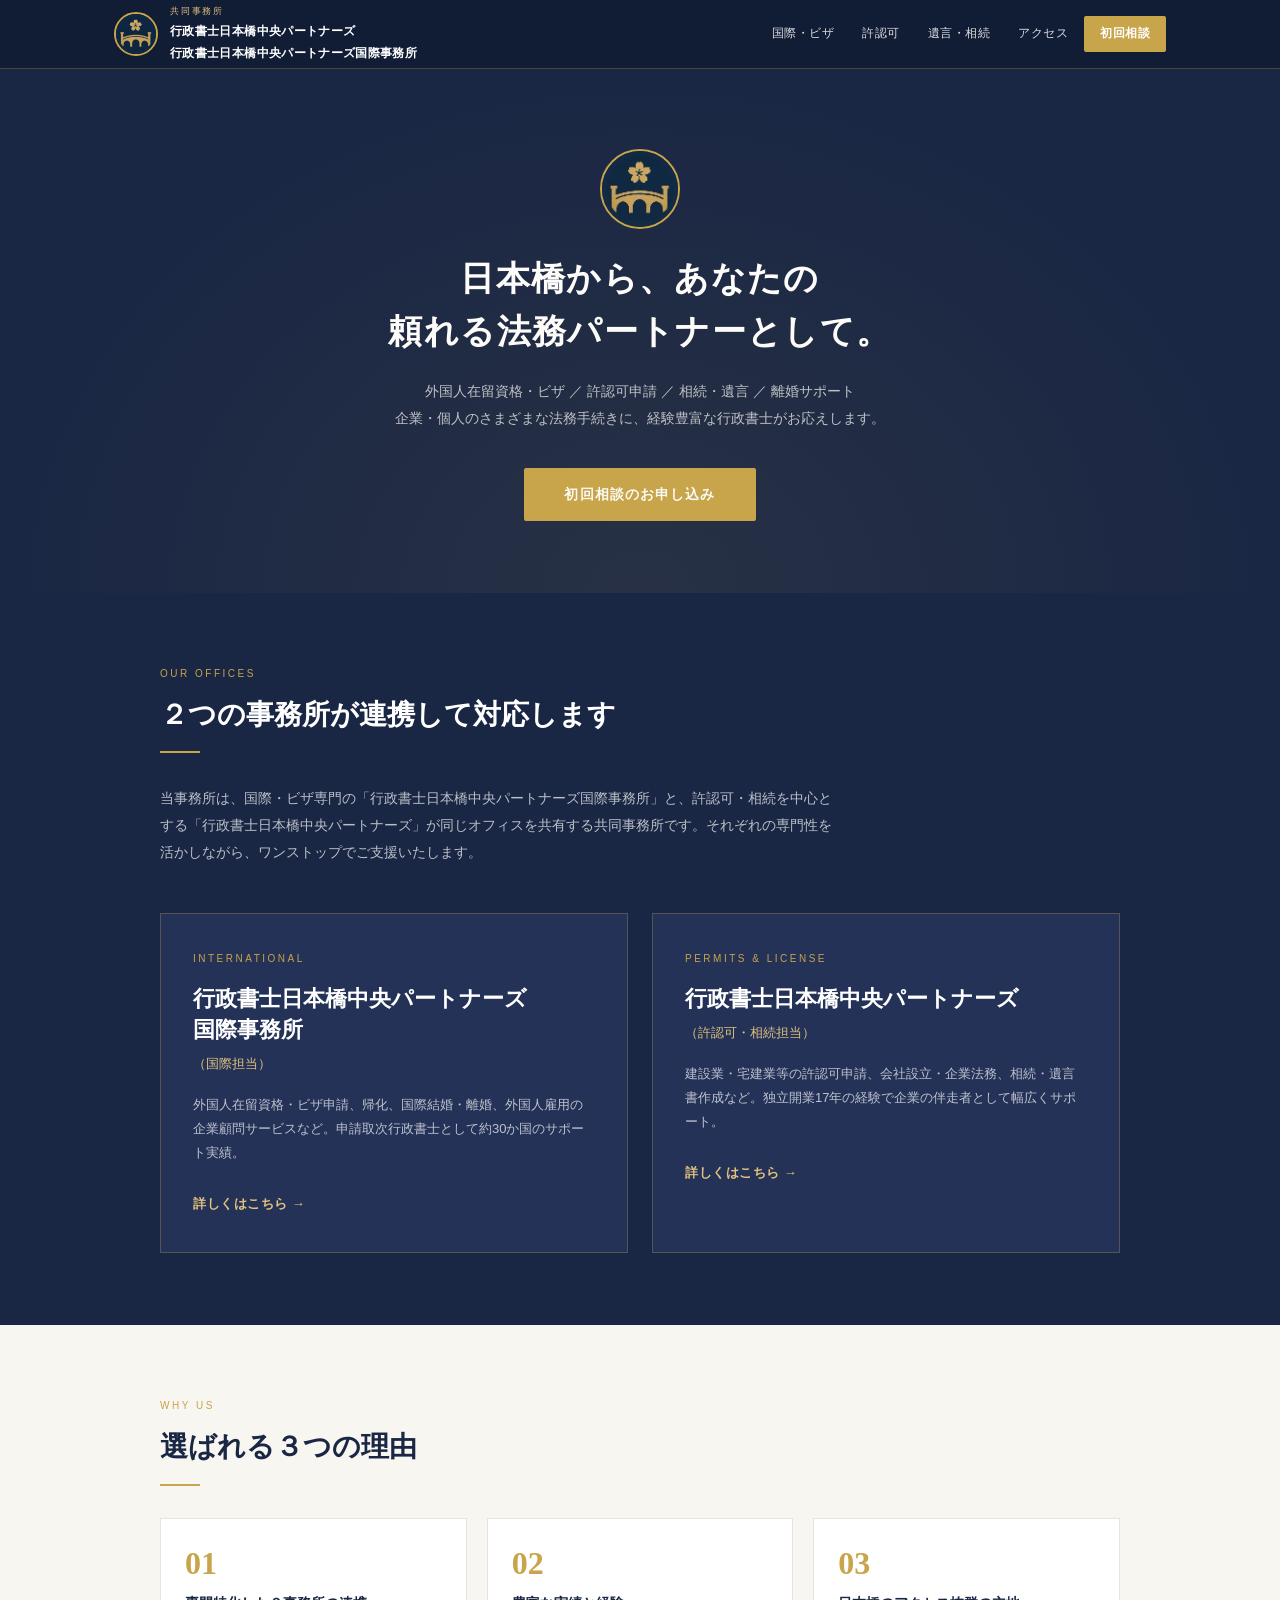
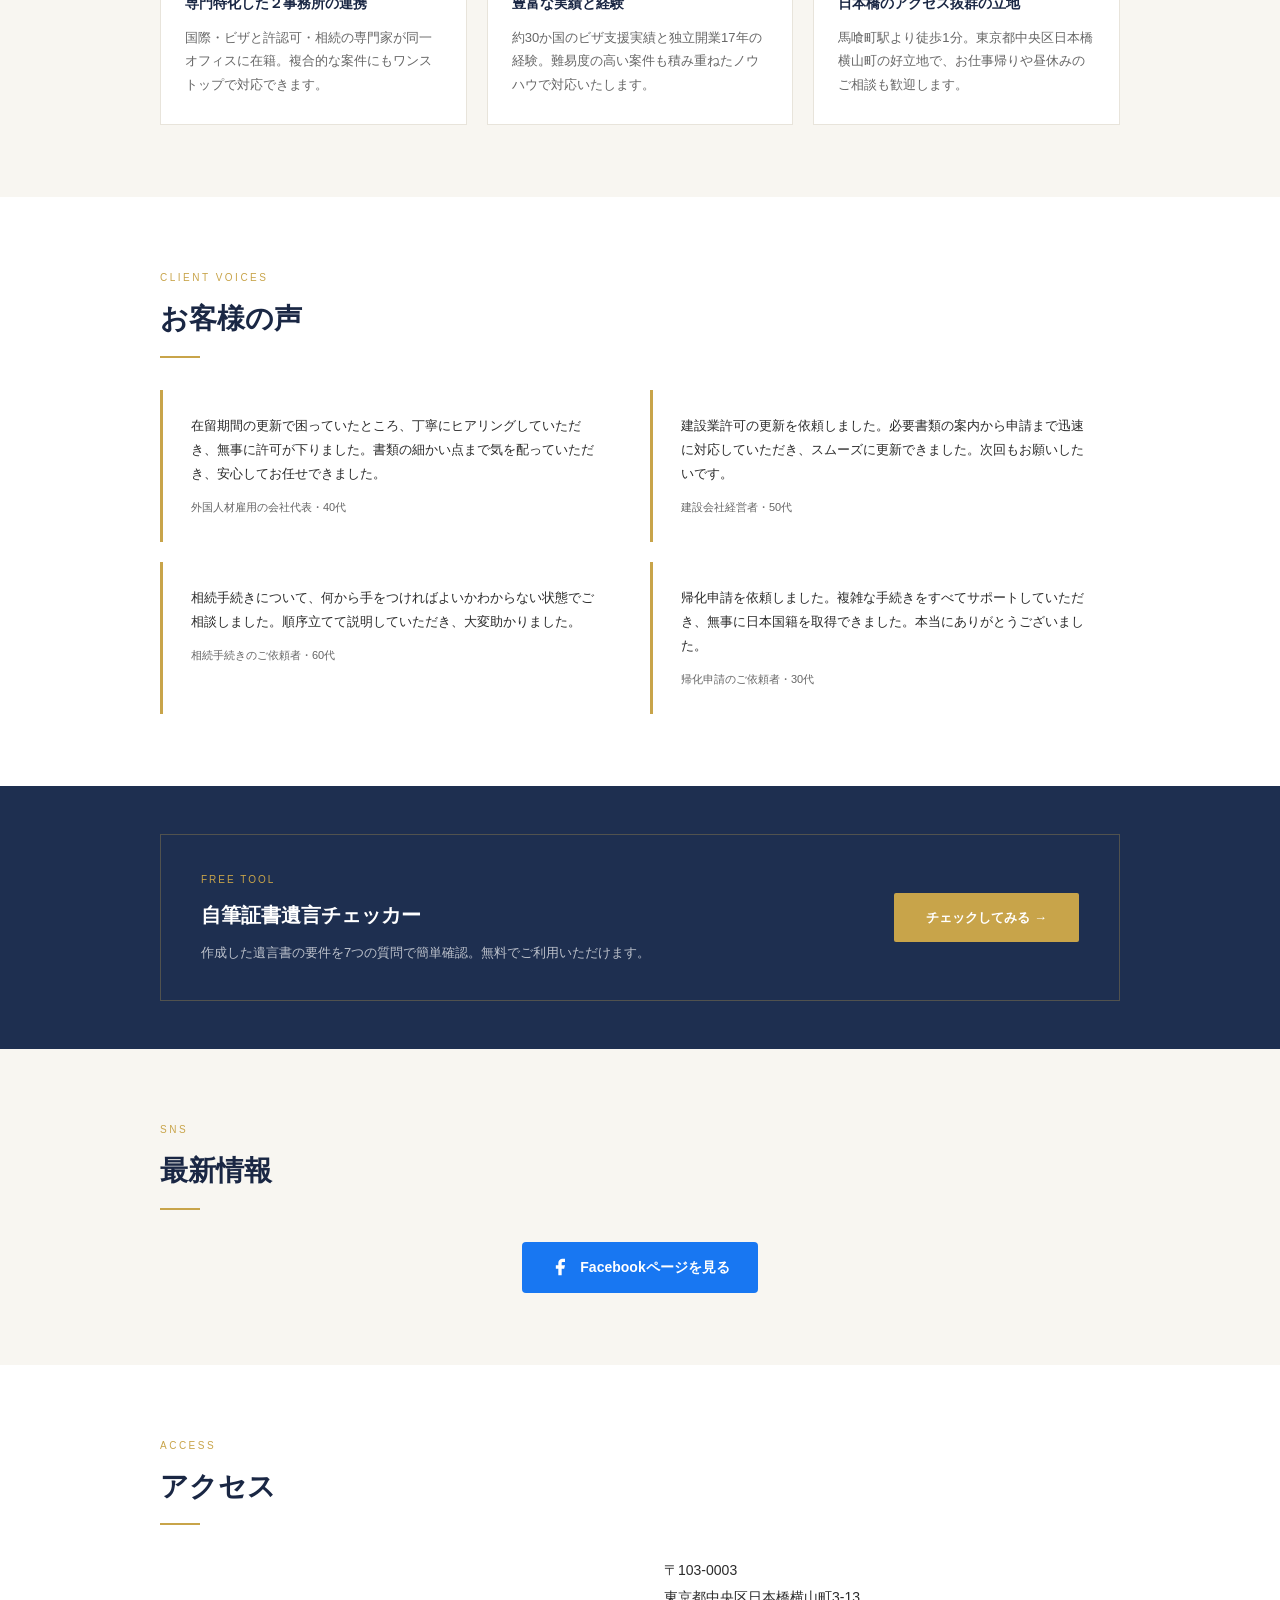
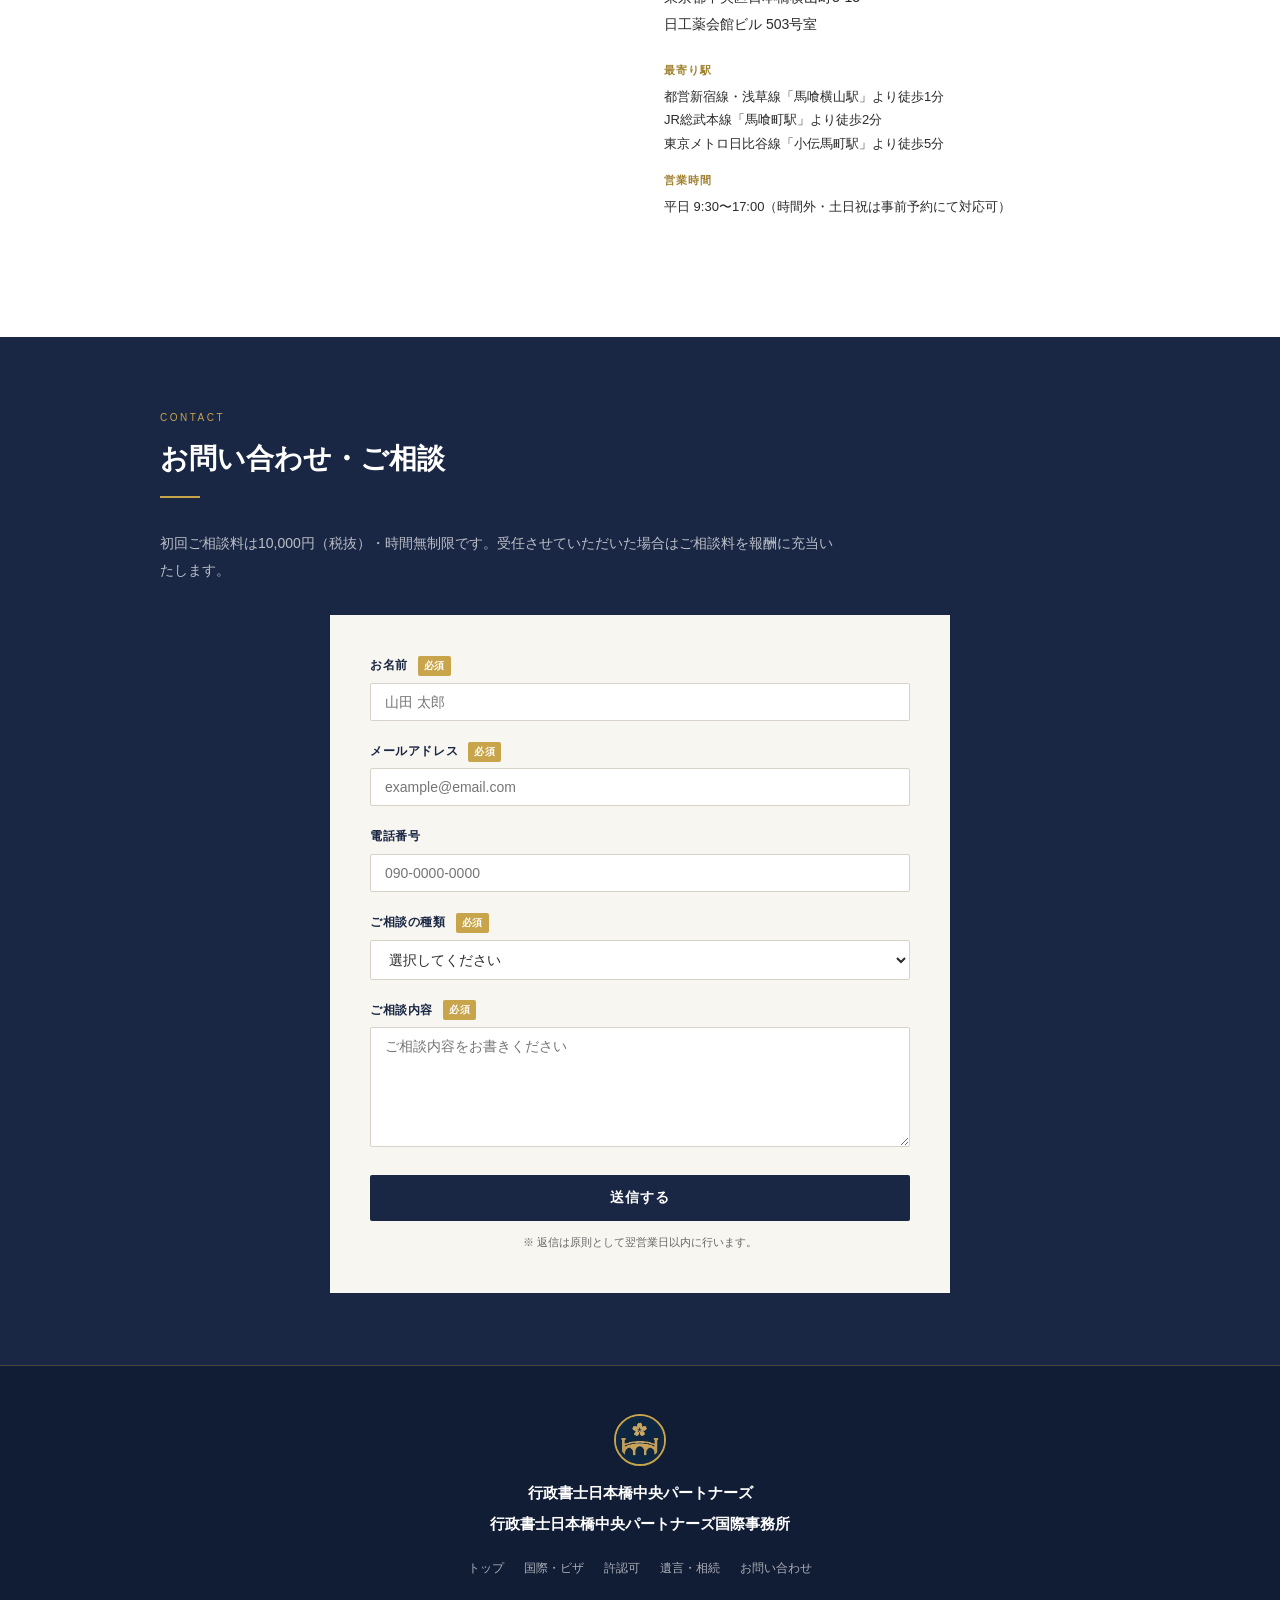
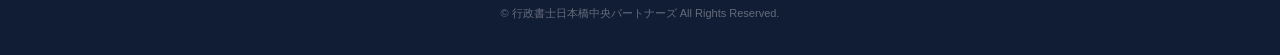
==== commit 9a012e56: "Update index.html" ====
--- a/index.html
+++ b/index.html
@@ -68,7 +68,7 @@
         <p class="office-label">PERMITS &amp; LICENSE</p>
         <p class="office-name">行政書士日本橋中央パートナーズ</p>
         <p class="office-charge">（許認可・相続担当）</p>
-        <p class="office-desc">建設業・宅建業等の許認可申請、相続・遺言書作成、農地転用など。独立開業17年の経験で企業の伴走者として幅広くサポート。</p>
+        <p class="office-desc">建設業・宅建業等の許認可申請、会社設立・企業法務、相続・遺言書作成など。独立開業17年の経験で企業の伴走者として幅広くサポート。</p>
         <span class="office-link">詳しくはこちら →</span>
       </a>
     </div>
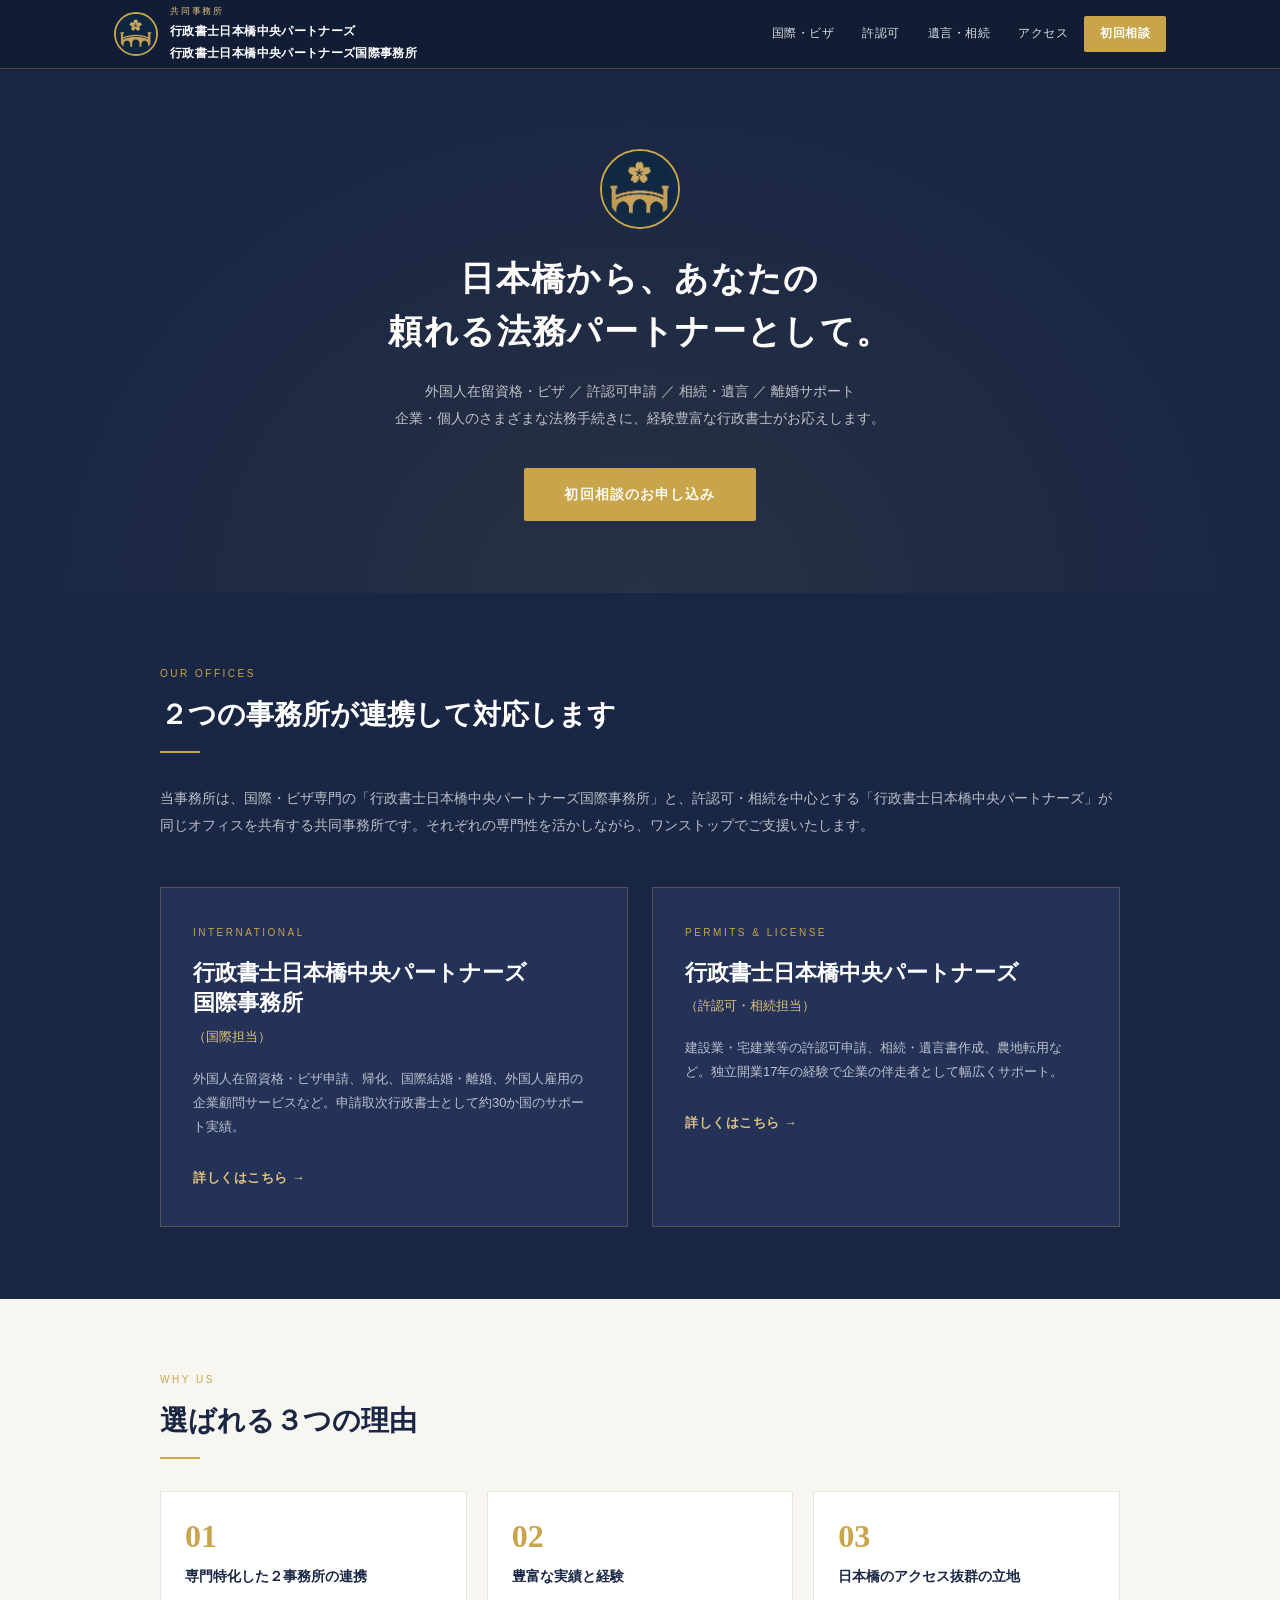
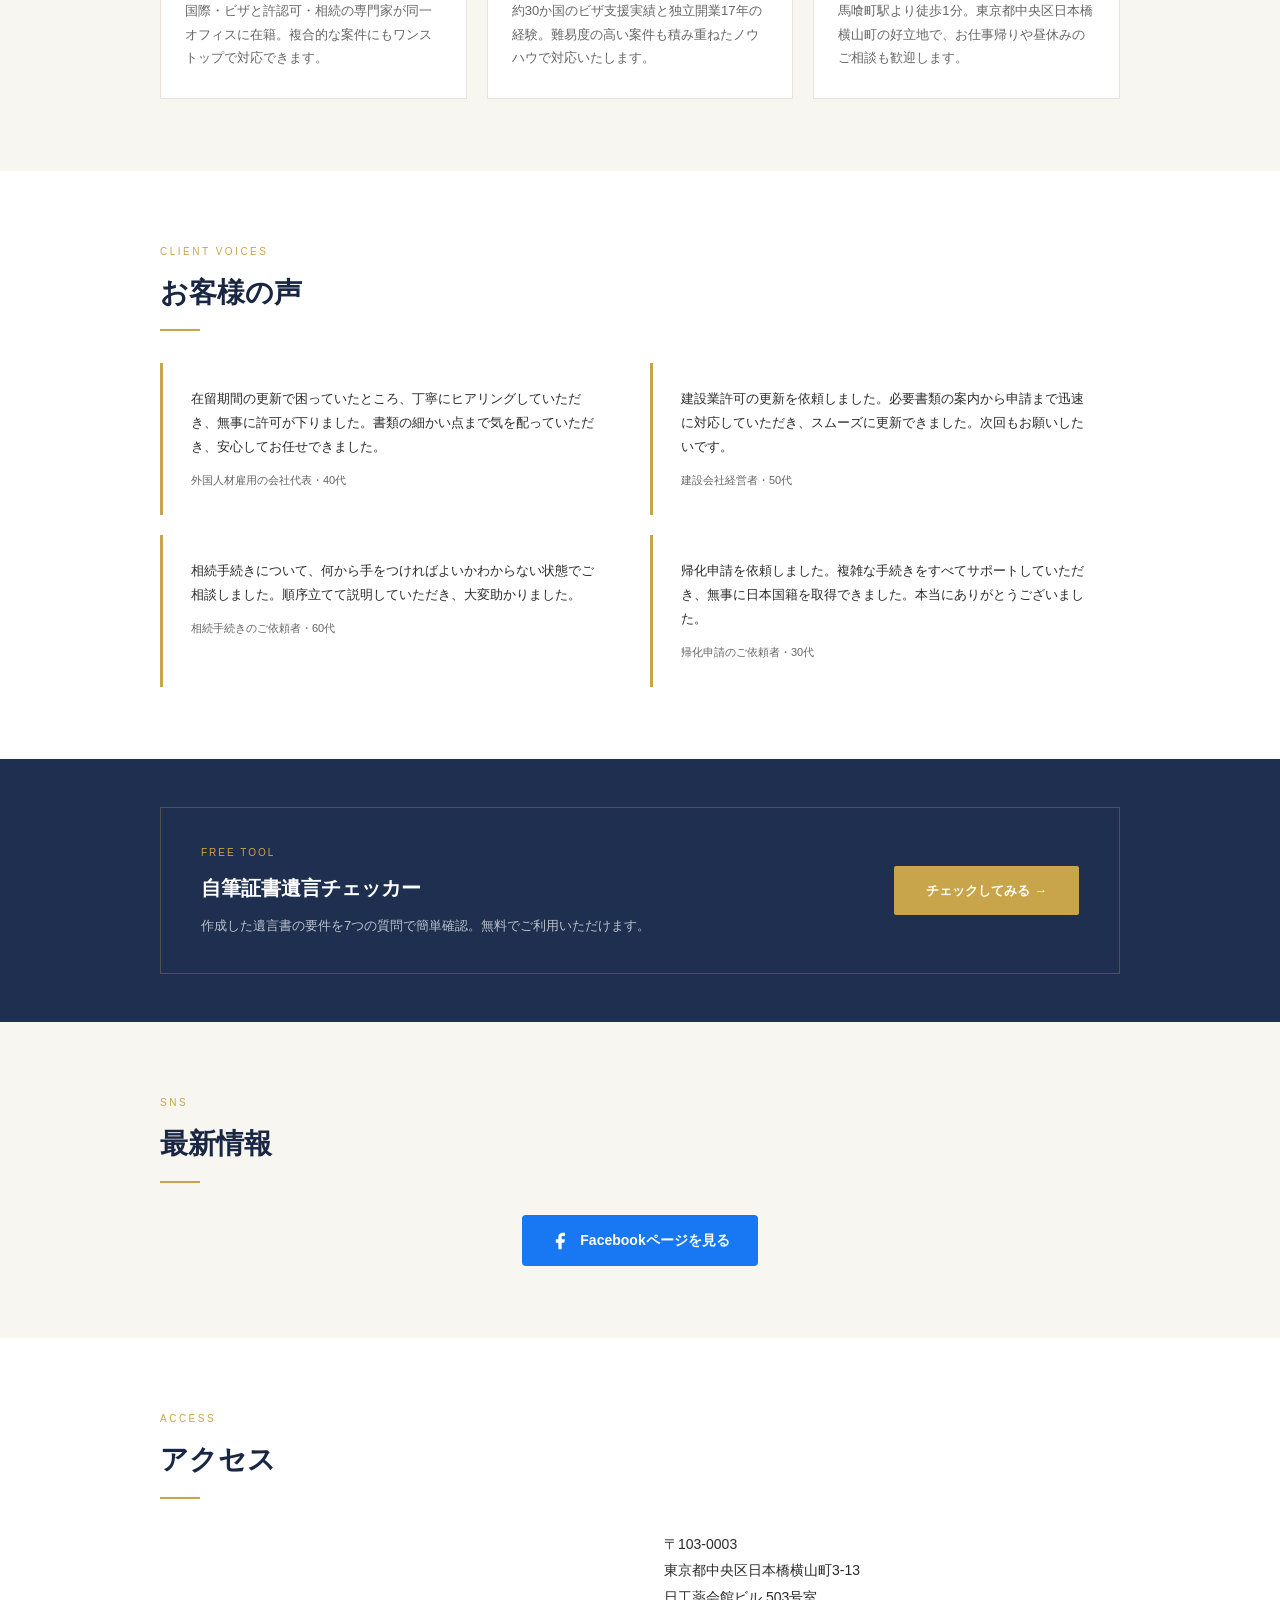
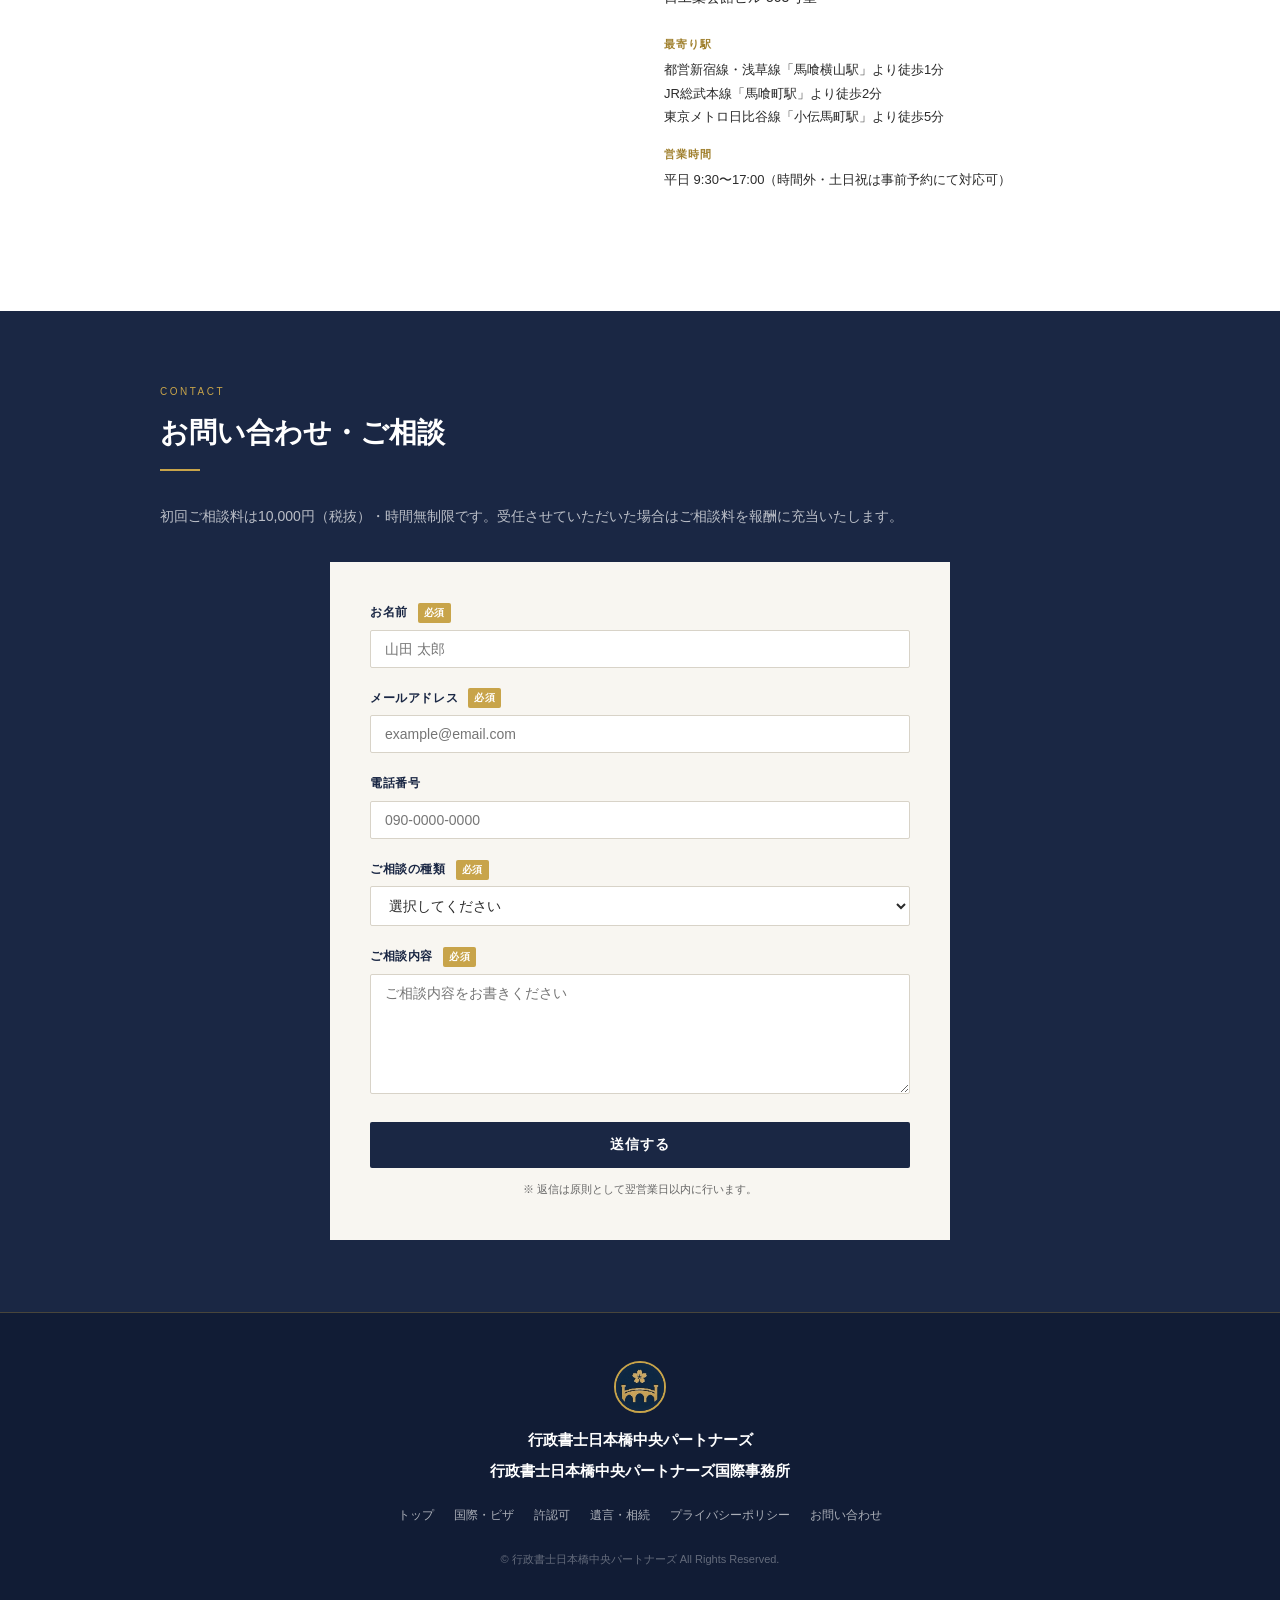
==== commit 4fe635d5: "Add files via upload" ====
--- a/index.html
+++ b/index.html
@@ -68,7 +68,7 @@
         <p class="office-label">PERMITS &amp; LICENSE</p>
         <p class="office-name">行政書士日本橋中央パートナーズ</p>
         <p class="office-charge">（許認可・相続担当）</p>
-        <p class="office-desc">建設業・宅建業等の許認可申請、会社設立・企業法務、相続・遺言書作成など。独立開業17年の経験で企業の伴走者として幅広くサポート。</p>
+        <p class="office-desc">建設業・宅建業等の許認可申請、相続・遺言書作成、農地転用など。独立開業17年の経験で企業の伴走者として幅広くサポート。</p>
         <span class="office-link">詳しくはこちら →</span>
       </a>
     </div>
@@ -240,6 +240,7 @@
     <a href="international.html">国際・ビザ</a>
     <a href="permits.html">許認可</a>
     <a href="inheritance.html">遺言・相続</a>
+    <a href="privacy.html">プライバシーポリシー</a>
     <a href="#contact">お問い合わせ</a>
   </nav>
   <p class="footer-copy">&copy; 行政書士日本橋中央パートナーズ All Rights Reserved.</p>
--- a/style.css
+++ b/style.css
@@ -233,7 +233,7 @@
   color: var(--text-light);
   font-size: 14px;
   line-height: 1.9;
-  max-width: 680px;
+  max-width: 100%;
   margin-bottom: 48px;
 }
 .section.bg-navy .section-lead,
@@ -593,7 +593,7 @@
   background: var(--white);
   border: 1px solid #e8e4db;
   padding: 40px;
-  max-width: 760px;
+  max-width: 100%;
 }
 .profile-photo {
   width: 120px;
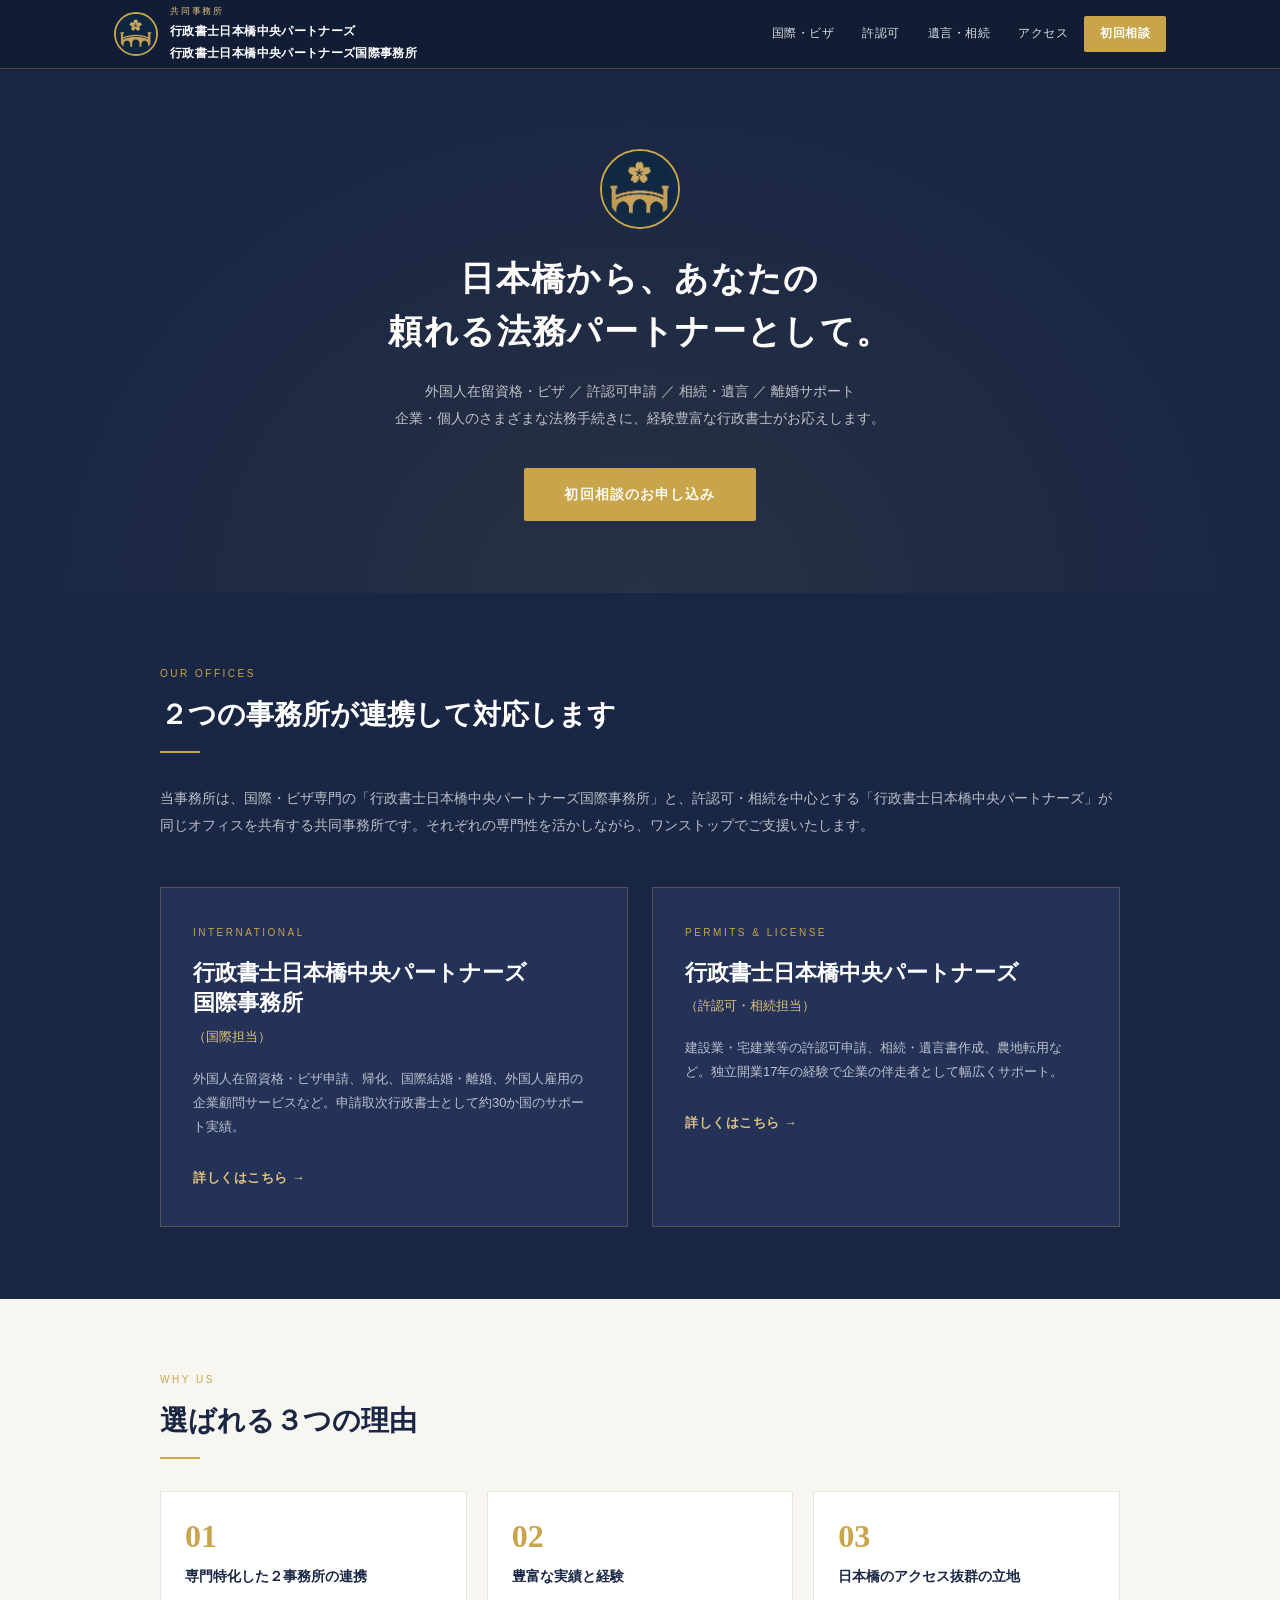
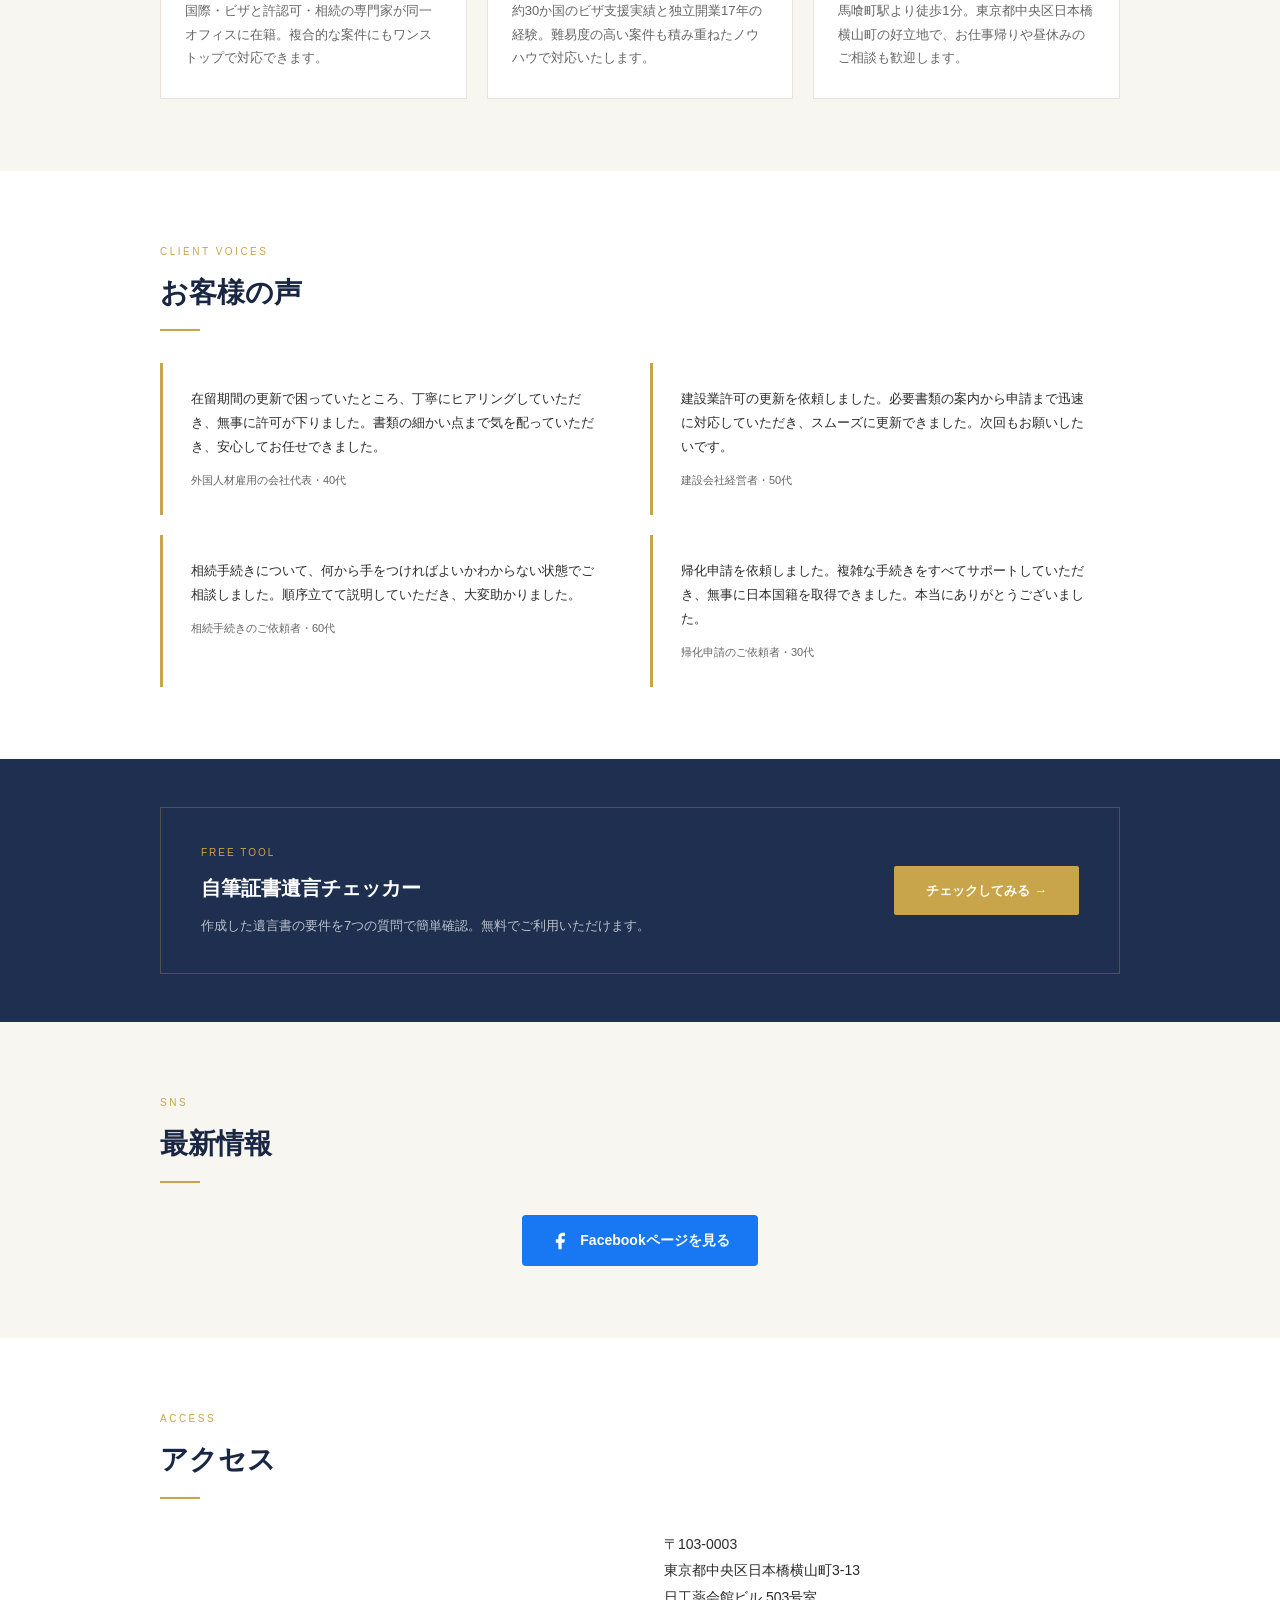
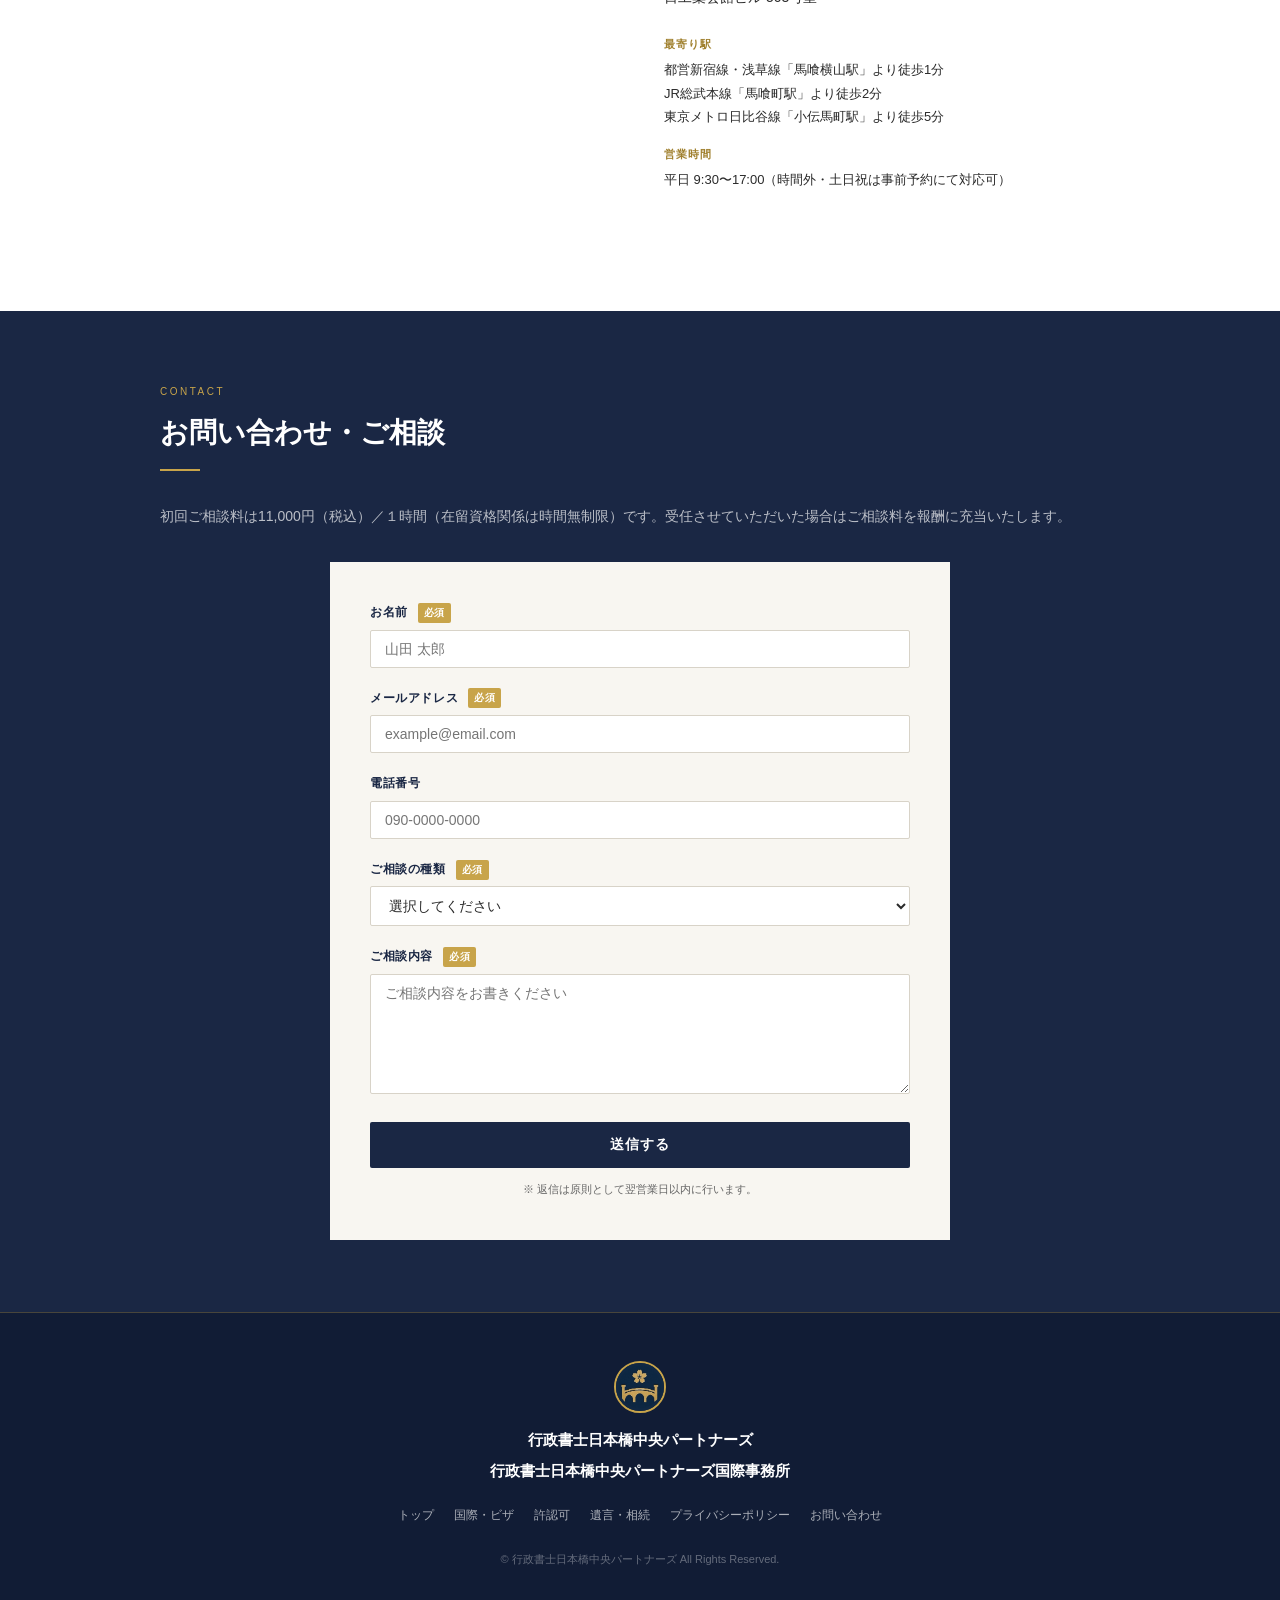
==== commit 420c11ac: "Update index.html" ====
--- a/index.html
+++ b/index.html
@@ -189,7 +189,7 @@
     <p class="section-label">Contact</p>
     <h2 class="section-title">お問い合わせ・ご相談</h2>
     <div class="gold-rule"></div>
-    <p class="section-lead" style="margin-bottom:32px;">初回ご相談料は10,000円（税抜）・時間無制限です。受任させていただいた場合はご相談料を報酬に充当いたします。</p>
+    <p class="section-lead" style="margin-bottom:32px;">初回ご相談料は11,000円（税込）／１時間（在留資格関係は時間無制限）です。受任させていただいた場合はご相談料を報酬に充当いたします。</p>
     <div class="contact-form">
       <form action="https://formspree.io/f/YOUR_FORM_ID" method="POST">
         <div class="form-row">
